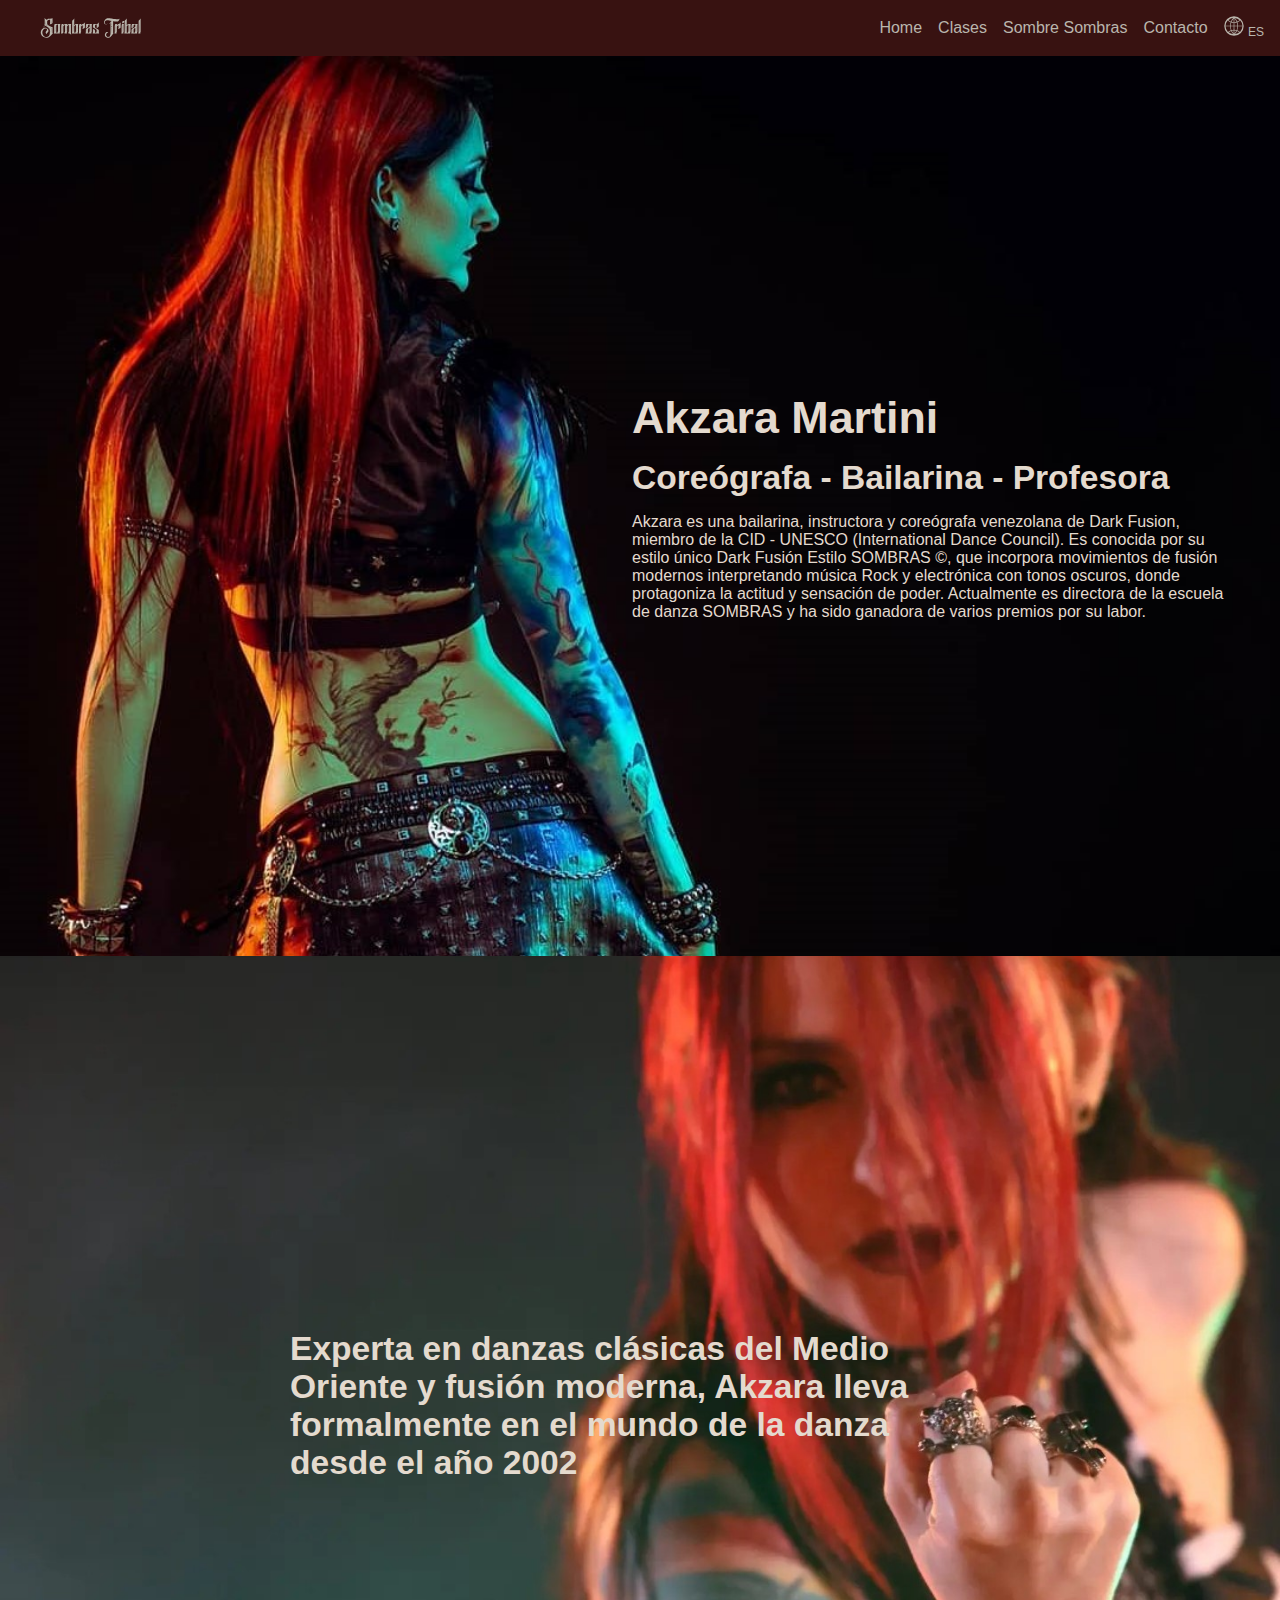
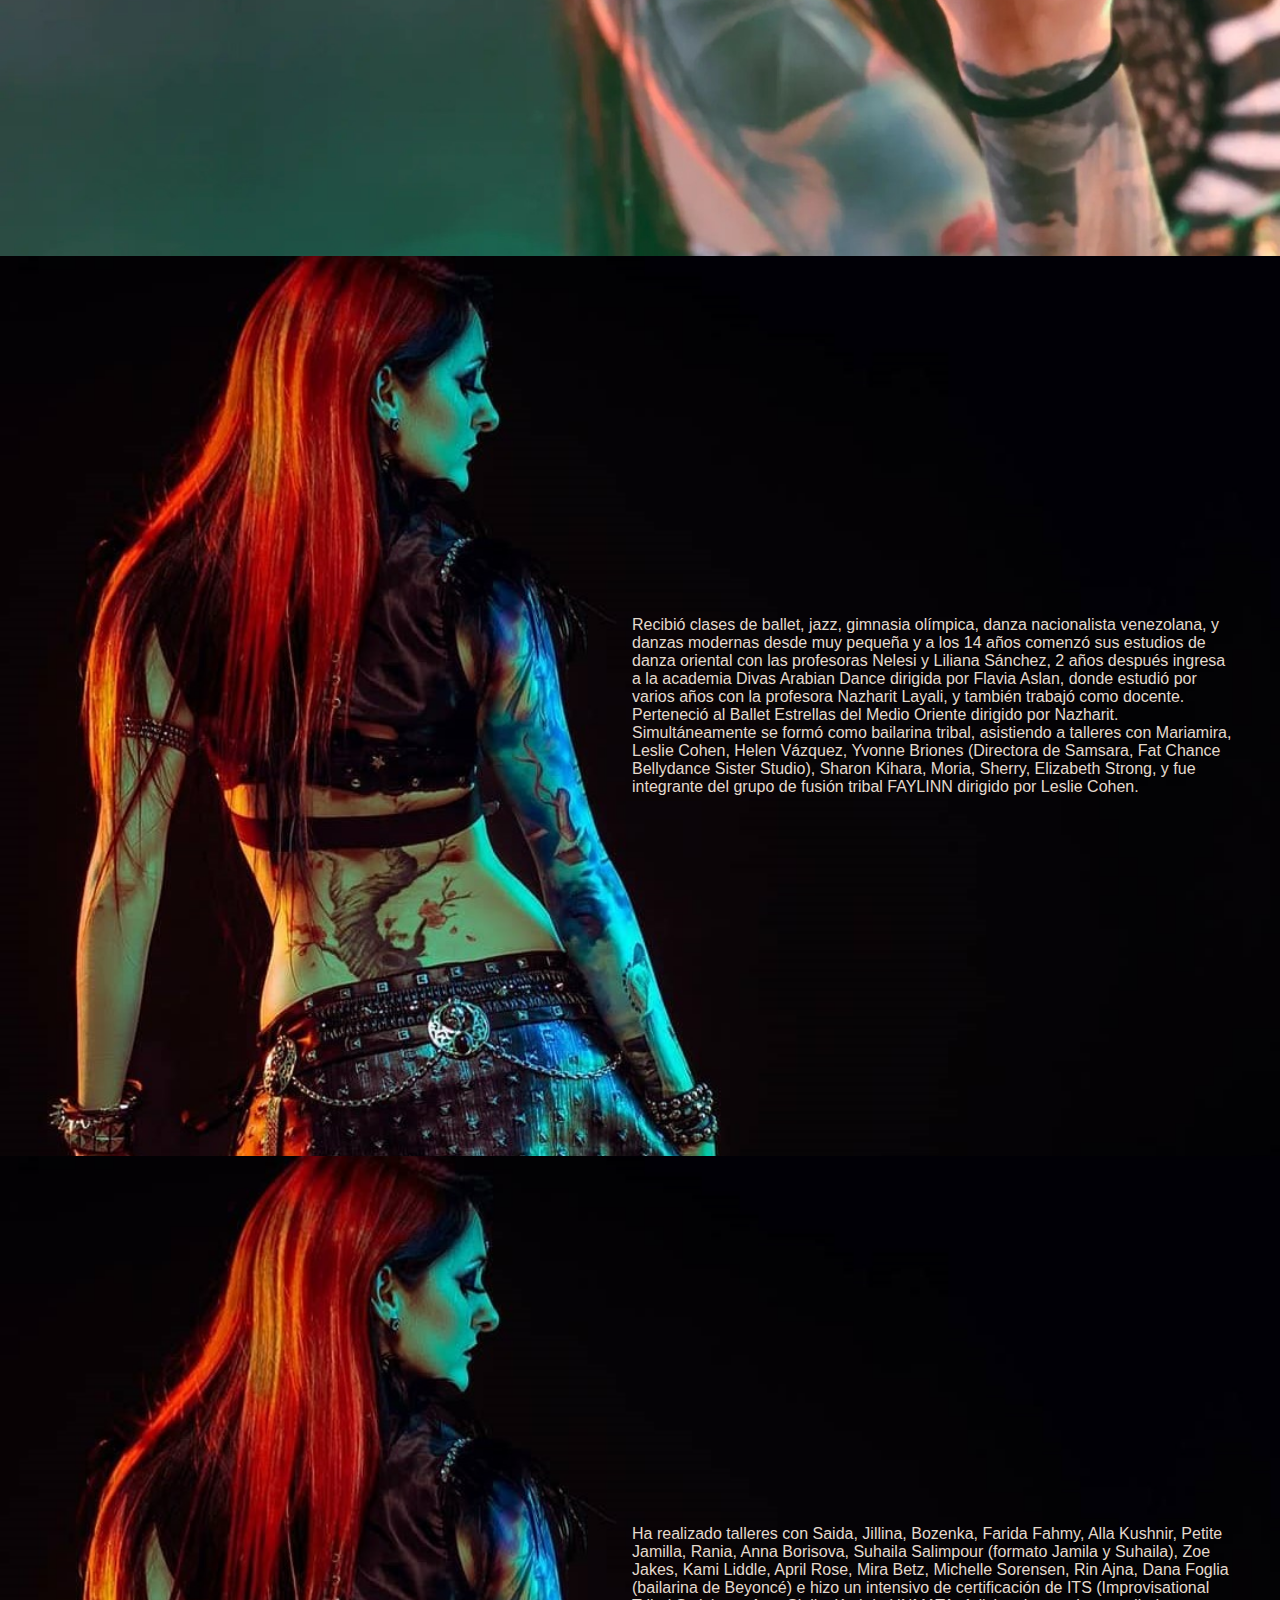
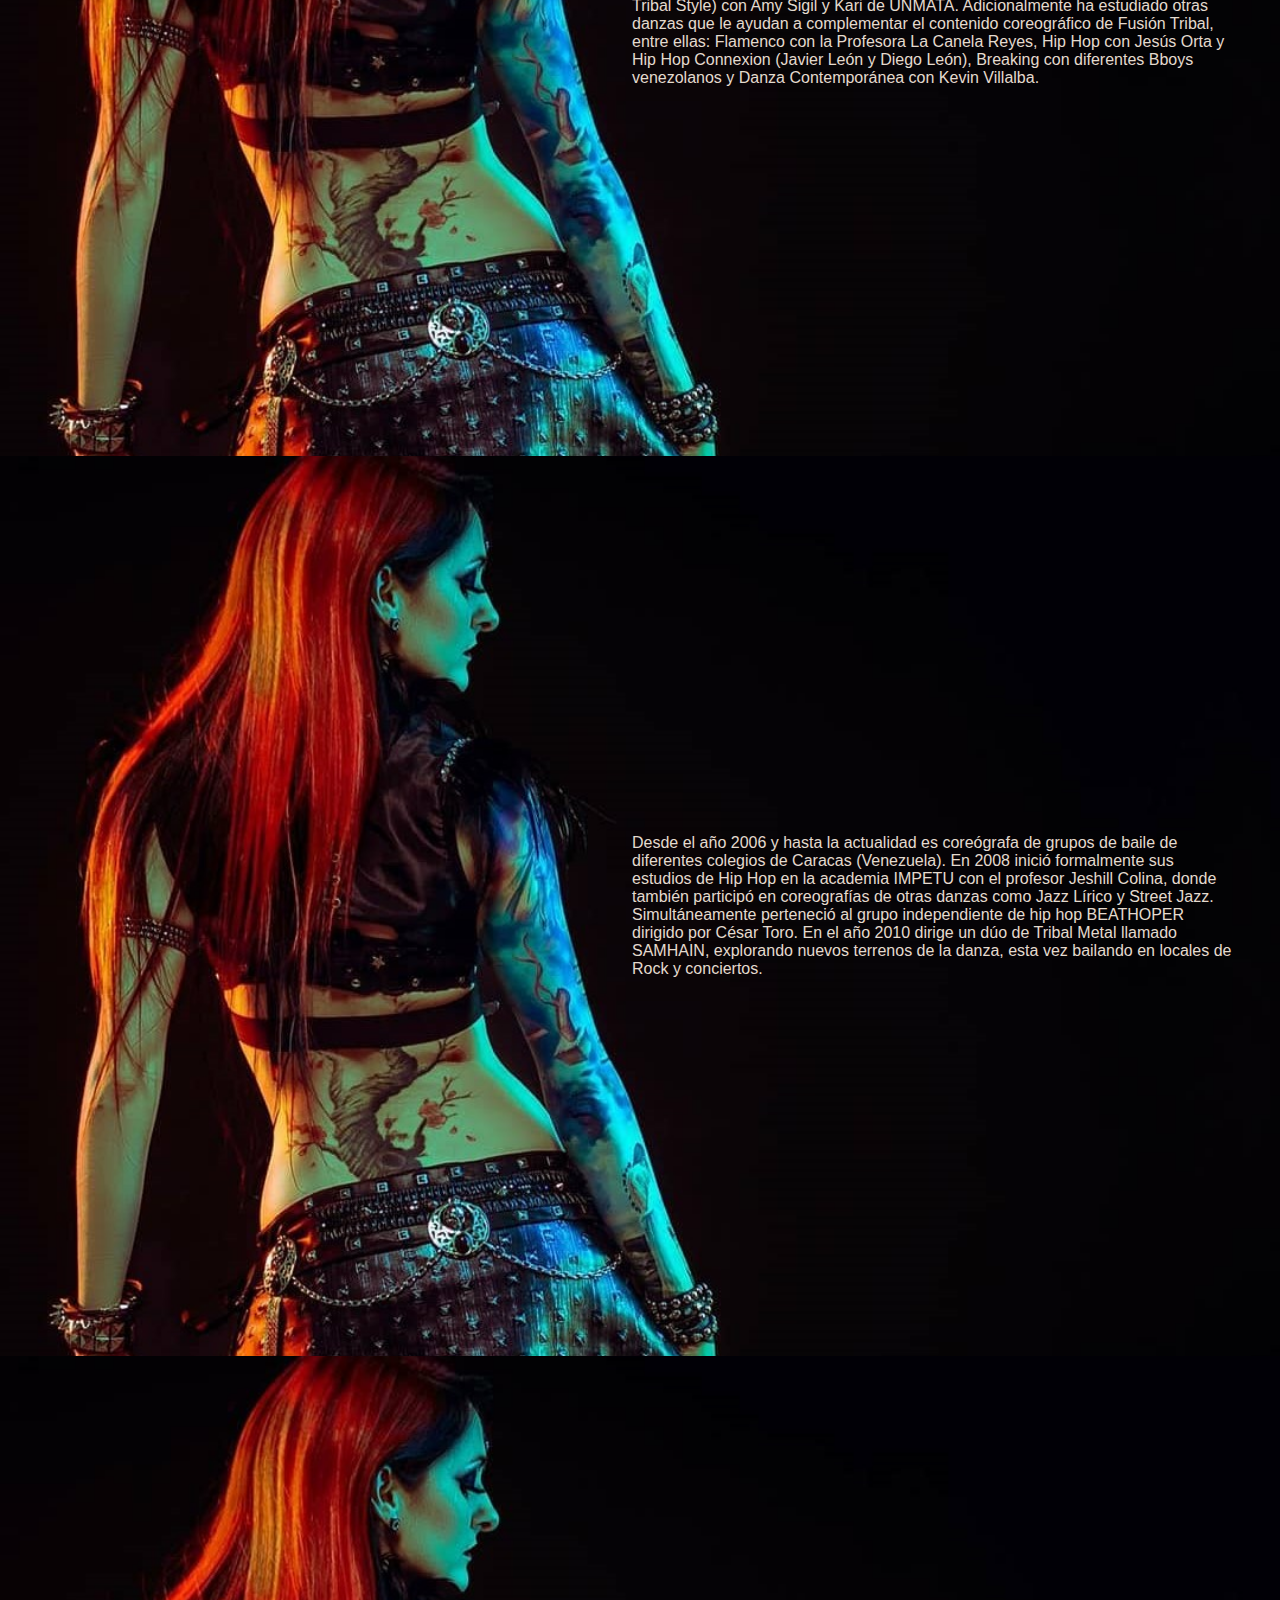
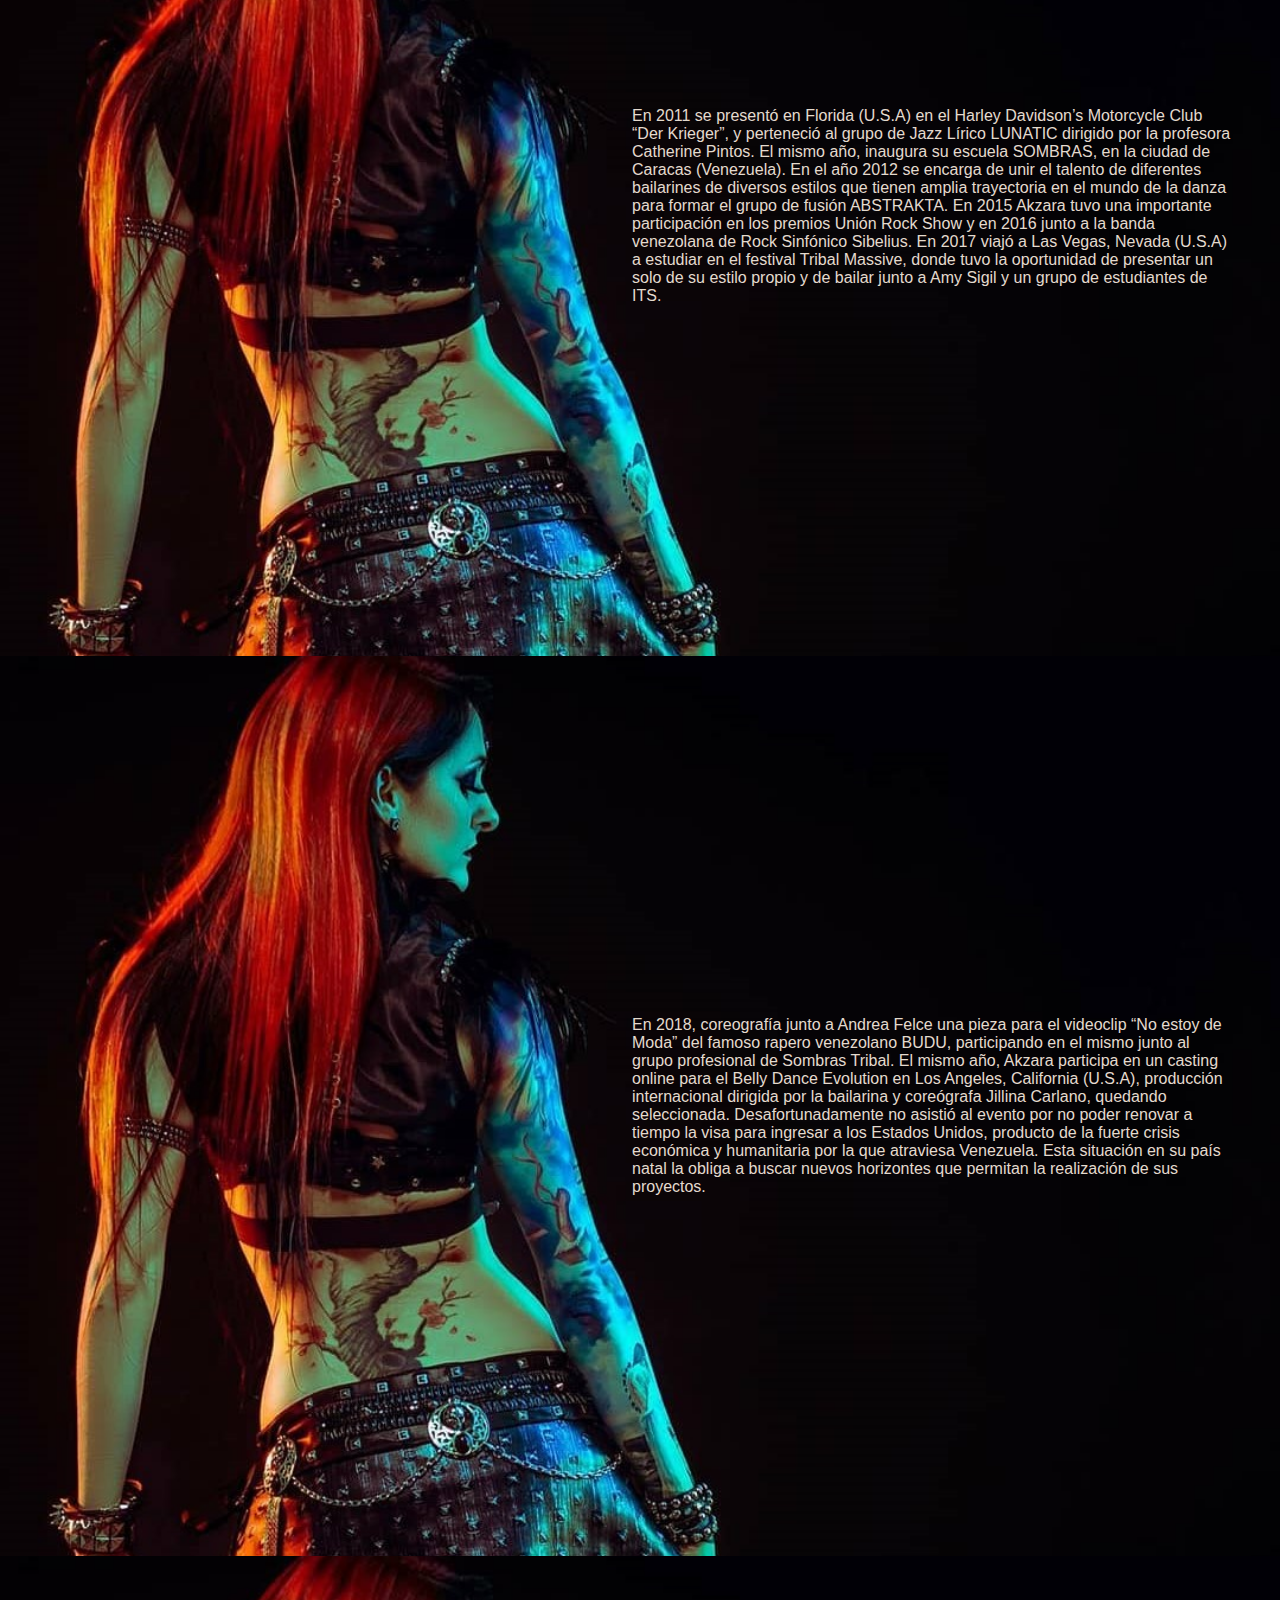
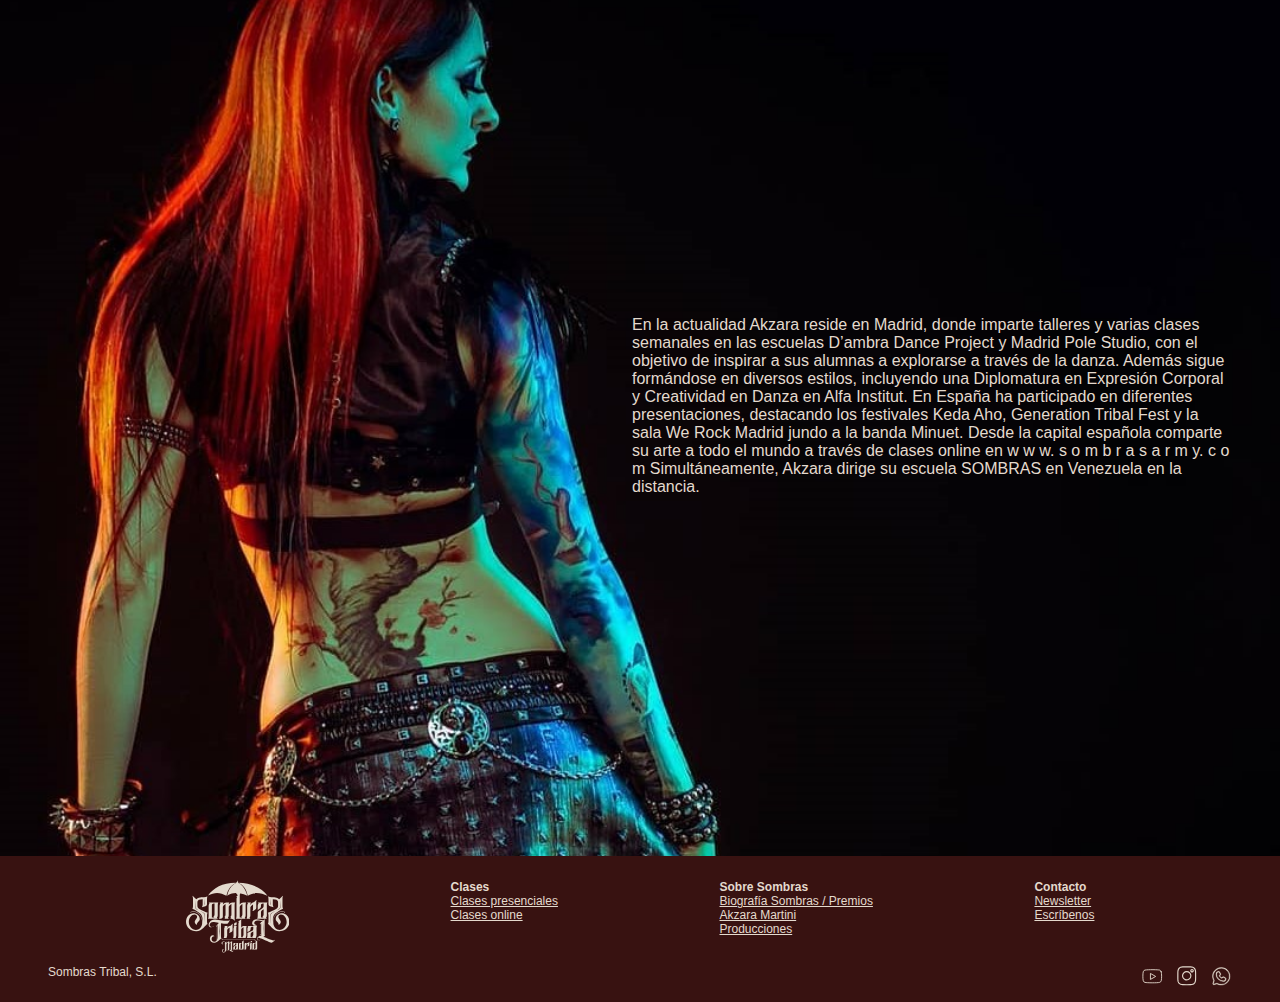
==== about-akzara.html @ 18bb20d3 "Trabajo en la pagina de la seccion about, agrego imagenes, creo las secciones y doy estilos, falta m" ====
<!DOCTYPE html>
<html lang="es">

<head>
    <meta charset="UTF-8">
    <meta name="viewport" content="width=device-width, initial-scale=1.0">
    <title>Akzara Martini</title>
    <link rel="stylesheet" href="css/index.css">
    <script defer href="js/index.js"></script>
</head>

<body>

    <!-- Cabecera de la página-->

    <header class="header">
        <svg width="150px" height="20px" viewBox="0 0 297 59" fill="none" xmlns="http://www.w3.org/2000/svg">
            <path
                d="M35.1047 41.724C35.1047 42.62 35.1474 43.3667 35.2327 43.964C35.3607 44.5613 35.4887 45.0307 35.6167 45.372C35.7874 45.7987 35.9794 46.0973 36.1927 46.268C35.7234 46.268 35.1687 46.5667 34.5287 47.164C33.8887 47.7613 33.142 48.508 32.2887 49.404C31.478 50.3 30.5394 51.26 29.4727 52.284C28.4487 53.308 27.318 54.268 26.0807 55.164C24.8434 56.06 23.478 56.8067 21.9847 57.404C20.534 58.0013 18.9554 58.3 17.2487 58.3C14.902 58.3 12.7047 57.8947 10.6567 57.084C8.6087 56.2733 6.8167 55.1853 5.2807 53.82C3.7447 52.4547 2.5287 50.8333 1.6327 48.956C0.736696 47.1213 0.288696 45.1373 0.288696 43.004C0.288696 41.0413 0.608696 39.2067 1.2487 37.5C1.8887 35.7507 2.76336 34.236 3.8727 32.956C4.98203 31.6333 6.28336 30.6093 7.7767 29.884C9.27003 29.116 10.87 28.732 12.5767 28.732C14.0274 28.732 15.3927 28.988 16.6727 29.5C17.9527 30.012 19.062 30.716 20.0007 31.612C20.982 32.4653 21.75 33.468 22.3047 34.62C22.8594 35.772 23.1367 37.0093 23.1367 38.332C23.1367 38.844 23.0087 39.3347 22.7527 39.804C22.4967 40.2733 22.1767 40.7427 21.7927 41.212C21.4514 41.6387 21.0887 42.0653 20.7047 42.492C20.3207 42.9187 19.9794 43.3027 19.6807 43.644C19.0834 44.3693 18.678 45.0093 18.4647 45.564C18.2514 46.1187 18.1874 46.8867 18.2727 47.868C16.4807 46.716 15.3714 45.6067 14.9447 44.54C14.5607 43.4307 14.646 42.2573 15.2007 41.02C15.4567 40.4227 15.7767 39.868 16.1607 39.356C16.5874 38.8013 16.9927 38.2893 17.3767 37.82C17.7607 37.308 18.0807 36.8173 18.3367 36.348C18.5927 35.836 18.7207 35.3453 18.7207 34.876C18.7207 33.724 18.3154 32.7427 17.5047 31.932C16.694 31.0787 15.7127 30.652 14.5607 30.652C13.238 30.652 11.9794 30.9933 10.7847 31.676C9.6327 32.316 8.63003 33.1907 7.7767 34.3C6.92336 35.4093 6.2407 36.7107 5.7287 38.204C5.2167 39.6973 4.9607 41.2973 4.9607 43.004C4.9607 44.7533 5.25936 46.4173 5.8567 47.996C6.4967 49.5747 7.35003 50.9613 8.4167 52.156C9.48336 53.3507 10.7207 54.2893 12.1287 54.972C13.5794 55.6973 15.1154 56.06 16.7367 56.06H16.8007C18.166 56.06 19.3607 55.8467 20.3847 55.42C21.4514 55.036 22.3687 54.5027 23.1367 53.82C23.9047 53.1373 24.566 52.3267 25.1207 51.388C25.6754 50.4493 26.1234 49.4467 26.4647 48.38C26.8914 46.972 27.1047 45.4147 27.1047 43.708C27.1047 41.1907 26.806 38.9933 26.2087 37.116C25.654 35.196 24.9074 33.5533 23.9687 32.188C23.03 30.8227 21.9634 29.7133 20.7687 28.86C19.574 28.0067 18.3367 27.3453 17.0567 26.876C15.7767 26.4067 14.518 26.1293 13.2807 26.044C12.086 25.916 10.998 25.916 10.0167 26.044C9.80336 26.0867 9.61136 26.2787 9.4407 26.62C9.3127 26.9187 9.1207 27.1533 8.8647 27.324C8.6087 27.5373 8.33136 27.6013 8.0327 27.516C7.7767 27.4307 7.60603 27.2387 7.5207 26.94C7.47803 26.684 7.62736 26.428 7.9687 26.172C8.31003 25.8733 8.9927 25.6387 10.0167 25.468C10.9554 25.34 12.022 25.34 13.2167 25.468C14.454 25.596 15.7127 25.916 16.9927 26.428C18.3154 26.8973 19.5954 27.58 20.8327 28.476C22.07 29.372 23.1794 30.5027 24.1607 31.868C25.142 33.2333 25.9314 34.876 26.5287 36.796C27.126 38.716 27.446 40.956 27.4887 43.516C27.574 42.7053 27.638 41.916 27.6807 41.148C27.7234 40.38 27.7447 39.612 27.7447 38.844C27.7447 36.9667 27.4887 35.2813 26.9767 33.788C26.4647 32.2947 25.5687 30.8867 24.2887 29.564C23.0087 28.1987 21.2807 26.8547 19.1047 25.532C16.9287 24.1667 14.1554 22.6947 10.7847 21.116C10.9554 20.9027 11.126 20.5827 11.2967 20.156C11.4247 19.8147 11.5527 19.3453 11.6807 18.748C11.8087 18.1507 11.8727 17.404 11.8727 16.508V4.924C11.8727 4.028 11.8087 3.28133 11.6807 2.684C11.5527 2.08666 11.4247 1.61733 11.2967 1.276C11.126 0.849331 10.9554 0.529331 10.7847 0.315998C11.2114 0.486665 11.6807 0.763999 12.1927 1.148C12.7047 1.532 13.238 1.95867 13.7927 2.428C14.3474 2.89733 14.9234 3.40933 15.5207 3.964C16.118 4.476 16.7154 4.96666 17.3127 5.436C18.3794 4.45466 19.3607 3.75066 20.2567 3.324C21.1527 2.89733 22.0487 2.59866 22.9447 2.428C23.8407 2.25733 24.7367 2.19333 25.6327 2.236C26.5287 2.236 27.4887 2.21466 28.5127 2.172C29.5794 2.08666 30.7314 1.93733 31.9687 1.724C33.206 1.468 34.614 1.02 36.1927 0.379997C35.9794 0.59333 35.7874 0.91333 35.6167 1.34C35.4887 1.68133 35.3607 2.15066 35.2327 2.748C35.1474 3.30266 35.1047 4.028 35.1047 4.924V13.436C35.1047 14.2893 34.8487 15.0573 34.3367 15.74C33.8247 16.4227 33.1634 16.8707 32.3527 17.084L26.7207 18.812C26.934 18.3427 27.126 17.8733 27.2967 17.404C27.4674 16.9773 27.6167 16.508 27.7447 15.996C27.8727 15.4413 27.9367 14.8867 27.9367 14.332V5.308C26.5287 5.308 25.3127 5.39333 24.2887 5.564C23.3074 5.73467 22.4754 5.99067 21.7927 6.332C21.1527 6.63066 20.6407 7.01466 20.2567 7.484C19.9154 7.91066 19.6594 8.38 19.4887 8.892C19.4034 9.23333 19.318 9.66 19.2327 10.172C19.19 10.6413 19.1687 11.2387 19.1687 11.964V16.508C19.1687 17.66 19.574 18.7053 20.3847 19.644C21.238 20.54 22.4114 21.4147 23.9047 22.268C25.398 23.1213 27.19 23.996 29.2807 24.892C31.3714 25.7453 33.6754 26.7267 36.1927 27.836C35.9794 28.0493 35.7874 28.3693 35.6167 28.796C35.4887 29.1373 35.3607 29.6067 35.2327 30.204C35.1474 30.8013 35.1047 31.548 35.1047 32.444V41.724ZM31.2007 13.756L31.4567 14.972L31.7767 13.756L31.4567 4.412L31.2007 13.756ZM15.2647 18.684C15.2647 19.3667 15.478 19.964 15.9047 20.476C16.3314 20.988 16.886 21.4787 17.5687 21.948C18.294 22.3747 19.126 22.8013 20.0647 23.228C21.046 23.612 22.07 24.06 23.1367 24.572C22.1554 24.0173 21.2167 23.5053 20.3207 23.036C19.4674 22.5667 18.6994 22.1187 18.0167 21.692C17.334 21.2227 16.7794 20.7533 16.3527 20.284C15.9687 19.772 15.7767 19.2173 15.7767 18.62C15.734 17.596 15.7127 16.444 15.7127 15.164C15.7127 13.884 15.6914 12.6893 15.6487 11.58C15.606 10.2573 15.5634 8.93466 15.5207 7.612C15.478 9.44667 15.4354 11.132 15.3927 12.668C15.35 13.9907 15.3074 15.2493 15.2647 16.444C15.2647 17.596 15.2647 18.3427 15.2647 18.684ZM31.4567 44.988C31.4994 42.428 31.542 40.1027 31.5847 38.012C31.5847 37.116 31.5847 36.2413 31.5847 35.388C31.6274 34.5347 31.6487 33.7667 31.6487 33.084C31.6914 32.3587 31.7127 31.7613 31.7127 31.292C31.7127 30.78 31.7127 30.4813 31.7127 30.396C31.7127 30.0547 31.5207 29.6707 31.1367 29.244C30.7527 28.8173 30.1127 28.3053 29.2167 27.708C29.0887 27.58 28.918 27.4733 28.7047 27.388C28.534 27.26 28.2567 27.1107 27.8727 26.94C27.4887 26.7267 26.9767 26.4707 26.3367 26.172C25.6967 25.8307 24.8647 25.4253 23.8407 24.956C24.6087 25.4253 25.2487 25.8093 25.7607 26.108C26.3154 26.364 26.7847 26.62 27.1687 26.876C27.5527 27.0893 27.894 27.2813 28.1927 27.452C28.4914 27.6227 28.7687 27.8147 29.0247 28.028C30.4754 29.1373 31.2007 29.9267 31.2007 30.396L31.4567 44.988ZM58.3742 17.532C58.1609 17.7453 57.9689 18.0867 57.7982 18.556C57.6275 18.94 57.4782 19.452 57.3502 20.092C57.2649 20.6893 57.2222 21.4573 57.2222 22.396V39.932C57.2222 41.4253 56.6889 42.7693 55.6222 43.964L57.2222 45.5H38.7262C38.9395 45.3293 39.1315 45.0093 39.3022 44.54C39.4302 44.1987 39.5582 43.708 39.6862 43.068C39.8142 42.428 39.8782 41.6173 39.8782 40.636V23.164C39.8782 21.7133 40.4115 20.348 41.4782 19.068L39.8782 17.532H58.3742ZM53.8942 29.052L54.1502 30.076L54.4062 29.052L54.1502 20.668L53.8942 29.052ZM42.6942 29.052L42.9502 30.076L43.2062 29.052L42.9502 20.668L42.6942 29.052ZM43.2062 33.98L42.9502 32.956L42.6942 33.98L42.9502 42.364L43.2062 33.98ZM43.4622 31.548L42.9502 30.332L42.4382 31.548L42.9502 32.764L43.4622 31.548ZM49.0302 42.364C50.3955 41.34 51.0782 40.0387 51.0782 38.46V19.388H49.6702C48.6462 19.388 47.7715 19.6867 47.0462 20.284C46.3635 20.8813 46.0222 21.6067 46.0222 22.46V43.644H50.8222L49.0302 42.364ZM54.4062 33.98L54.1502 32.956L53.8942 33.98L54.1502 42.364L54.4062 33.98ZM54.6622 31.548L54.1502 30.332L53.6382 31.548L54.1502 32.764L54.6622 31.548ZM89.2957 45.82C89.2957 46.5453 89.4237 47.292 89.6797 48.06C89.9784 48.828 90.1917 49.3827 90.3197 49.724C90.1917 49.5107 89.8717 49.148 89.3597 48.636C88.8904 48.1667 88.037 47.5907 86.7997 46.908C86.3304 46.652 85.669 46.3533 84.8157 46.012C84.005 45.6707 82.7464 45.5 81.0397 45.5H81.1037C81.317 45.372 81.5304 45.2013 81.7437 44.988C81.9997 44.732 82.277 44.3693 82.5757 43.9L81.1677 42.812C82.533 41.788 83.2157 40.4867 83.2157 38.908V20.22C82.8317 20.4333 82.405 20.668 81.9357 20.924C81.4664 21.18 80.997 21.5 80.5277 21.884C80.0584 22.2253 79.6104 22.652 79.1837 23.164C78.757 23.676 78.3944 24.2947 78.0957 25.02V39.932C78.0957 41.3827 77.5837 42.7267 76.5597 43.964L78.0957 45.5H69.9037L70.4797 45.052C70.693 44.8813 70.8637 44.7107 70.9917 44.54C71.1197 44.3267 71.2477 44.1133 71.3757 43.9L69.9677 42.812C71.333 41.788 72.0157 40.4867 72.0157 38.908V20.22C71.6317 20.4333 71.205 20.668 70.7357 20.924C70.2664 21.18 69.797 21.5 69.3277 21.884C68.8584 22.2253 68.4104 22.652 67.9837 23.164C67.557 23.676 67.1944 24.2947 66.8957 25.02V42.428C66.8957 43.1533 66.6184 43.8147 66.0637 44.412C65.5517 44.9667 64.8904 45.308 64.0797 45.436C64.037 45.4787 63.9944 45.5 63.9517 45.5H59.6637C59.877 45.3293 60.069 45.0093 60.2397 44.54C60.3677 44.1987 60.4957 43.708 60.6237 43.068C60.7517 42.428 60.8157 41.6173 60.8157 40.636V23.164C60.8157 21.7133 61.3277 20.348 62.3517 19.068L60.8157 17.532H68.0477C67.9197 17.7027 67.7704 17.9587 67.5997 18.3C67.4717 18.5987 67.3437 18.9827 67.2157 19.452C67.0877 19.8787 67.0024 20.4333 66.9597 21.116C67.7704 20.0493 68.837 19.1533 70.1597 18.428C71.2264 17.8307 72.3784 17.532 73.6157 17.532H79.2477C79.1197 17.7027 78.9704 17.9587 78.7997 18.3C78.6717 18.5987 78.5437 18.9827 78.4157 19.452C78.2877 19.8787 78.2024 20.4333 78.1597 21.116C78.9704 20.0493 80.037 19.1533 81.3597 18.428C82.4264 17.8307 83.5784 17.532 84.8157 17.532H90.4477C90.2344 17.7453 90.0424 18.0867 89.8717 18.556C89.701 18.94 89.5517 19.452 89.4237 20.092C89.3384 20.6893 89.2957 21.4573 89.2957 22.396V45.82ZM63.6317 29.052L63.8877 30.076L64.0797 29.052L63.8877 20.668L63.6317 29.052ZM64.0797 33.98L63.8877 32.956L63.6317 33.98L63.8877 42.364L64.0797 33.98ZM64.3357 31.548L63.8877 30.332L63.3757 31.548L63.8877 32.764L64.3357 31.548ZM74.8317 29.052L75.0237 30.076L75.2797 29.052L75.0237 20.668L74.8317 29.052ZM75.2797 33.98L75.0237 32.956L74.8317 33.98L75.0237 42.364L75.2797 33.98ZM75.5357 31.548L75.0237 30.332L74.5757 31.548L75.0237 32.764L75.5357 31.548ZM86.0317 29.052L86.2237 30.076L86.4797 29.052L86.2237 20.668L86.0317 29.052ZM86.4797 33.98L86.2237 32.956L86.0317 33.98L86.2237 42.364L86.4797 33.98ZM86.7357 31.548L86.2237 30.332L85.7757 31.548L86.2237 32.764L86.7357 31.548ZM111.31 17.532C111.097 17.7453 110.905 18.0867 110.734 18.556C110.606 18.94 110.478 19.452 110.35 20.092C110.265 20.6893 110.222 21.4573 110.222 22.396V39.932C110.222 41.4253 109.689 42.7693 108.622 43.964L110.222 45.5H91.7262C91.9395 45.3293 92.1315 45.0093 92.3022 44.54C92.4302 44.1987 92.5582 43.708 92.6862 43.068C92.8142 42.428 92.8782 41.6173 92.8782 40.636V11.772C92.8782 11.0893 92.9422 10.4493 93.0702 9.852C93.2409 9.212 93.5822 8.636 94.0942 8.124L91.9822 8.252C92.0675 8.16666 92.4942 7.78266 93.2622 7.1C94.0729 6.37466 94.9475 5.628 95.8862 4.86C96.8675 4.04933 97.7849 3.324 98.6382 2.684C99.4915 2.044 100.004 1.724 100.174 1.724C99.9609 1.93733 99.7689 2.27866 99.5982 2.748C99.4275 3.132 99.2782 3.644 99.1502 4.284C99.0649 4.88133 99.0222 5.64933 99.0222 6.588V21.18C99.7902 20.0707 100.857 19.1533 102.222 18.428C103.289 17.8307 104.441 17.532 105.678 17.532H111.31ZM95.6942 29.052L95.9502 30.076L96.2062 29.052L95.9502 9.596L95.6942 29.052ZM96.2062 33.98L95.9502 32.956L95.6942 33.98L95.9502 42.364L96.2062 33.98ZM96.4622 31.548L95.9502 30.332L95.4382 31.548L95.9502 32.764L96.4622 31.548ZM104.078 20.22C103.694 20.4333 103.268 20.668 102.798 20.924C102.329 21.18 101.86 21.5 101.39 21.884C100.921 22.2253 100.473 22.652 100.046 23.164C99.6622 23.676 99.3209 24.2947 99.0222 25.02V43.644H103.822L102.03 42.364C103.396 41.34 104.078 40.0387 104.078 38.46V20.22ZM106.894 29.052L107.15 30.076L107.406 29.052L107.15 20.668L106.894 29.052ZM107.406 33.98L107.15 32.956L106.894 33.98L107.15 42.364L107.406 33.98ZM107.662 31.548L107.15 30.332L106.638 31.548L107.15 32.764L107.662 31.548ZM127.528 15.932C128.467 15.164 129.32 14.4813 130.088 13.884C130.856 13.2867 131.326 12.988 131.496 12.988C131.368 13.2013 131.219 13.4787 131.048 13.82C130.92 14.1187 130.792 14.524 130.664 15.036C130.579 15.548 130.515 16.1667 130.472 16.892V26.94C130.472 28.4333 129.726 29.5853 128.232 30.396L125.608 31.804C124.798 32.2307 123.859 32.444 122.792 32.444C123.688 31.7613 124.2 30.844 124.328 29.692V21.244L122.984 21.948C122.088 22.4173 121.32 23.0147 120.68 23.74C120.083 24.4227 119.614 25.1693 119.272 25.98V39.932C119.272 41.4253 118.739 42.7693 117.672 43.964L119.272 45.5H116.008H115.432H111.976C112.19 45.3293 112.382 45.0093 112.552 44.54C112.68 44.1987 112.808 43.708 112.936 43.068C113.064 42.428 113.128 41.6173 113.128 40.636V23.164C113.128 21.7133 113.662 20.348 114.728 19.068L113.128 17.532H120.424C120.211 17.788 120.019 18.1293 119.848 18.556C119.678 18.94 119.528 19.4307 119.4 20.028C119.315 20.6253 119.272 21.3933 119.272 22.332C119.955 20.6253 121.192 19.2813 122.984 18.3C123.496 18.0013 123.923 17.8093 124.264 17.724C124.606 17.596 124.926 17.468 125.224 17.34C125.566 17.212 125.907 17.0627 126.248 16.892C126.59 16.6787 127.016 16.3587 127.528 15.932ZM115.944 29.052L116.2 30.076L116.456 29.052L116.2 20.668L115.944 29.052ZM116.456 33.98L116.2 32.956L115.944 33.98L116.2 42.364L116.456 33.98ZM116.712 31.548L116.2 30.332L115.688 31.548L116.2 32.764L116.712 31.548ZM127.528 26.556L127.4 20.668L127.208 26.556H127.528ZM151.812 17.532C151.598 17.7453 151.406 18.0867 151.236 18.556C151.065 18.94 150.916 19.452 150.788 20.092C150.702 20.6893 150.66 21.4573 150.66 22.396V39.932C150.66 41.4253 150.126 42.7693 149.06 43.964L150.66 45.5H132.164C132.377 45.3293 132.569 45.0093 132.74 44.54C132.868 44.1987 132.996 43.708 133.124 43.068C133.252 42.428 133.316 41.6173 133.316 40.636V35.644C133.316 34.7907 133.572 33.98 134.084 33.212C134.596 32.4013 135.278 31.7613 136.132 31.292L141.7 28.22C142.596 27.7507 143.278 27.132 143.748 26.364C144.26 25.5533 144.516 24.7213 144.516 23.868V19.388H143.108C142.084 19.388 141.209 19.6867 140.484 20.284C139.801 20.8813 139.46 21.6067 139.46 22.46V24.316C139.46 25.1693 139.204 26.0013 138.692 26.812C138.18 27.58 137.497 28.1987 136.644 28.668L133.316 30.46V23.164C133.316 21.7133 133.849 20.348 134.916 19.068L133.316 17.532H144.516H146.564H151.812ZM136.58 26.556L136.388 20.668L136.196 26.556H136.58ZM136.58 34.62H136.196L136.388 42.364L136.58 34.62ZM142.468 42.364C143.833 41.34 144.516 40.0387 144.516 38.46V29.308L142.276 30.524C141.38 30.9933 140.676 31.6333 140.164 32.444C139.694 33.2547 139.46 34.108 139.46 35.004V43.644H144.26L142.468 42.364ZM147.332 29.052L147.588 30.076L147.844 29.052L147.588 20.668L147.332 29.052ZM147.844 33.98L147.588 32.956L147.332 33.98L147.588 42.364L147.844 33.98ZM148.1 31.548L147.588 30.332L147.076 31.548L147.588 32.764L148.1 31.548ZM160.397 43.644H165.197L163.405 42.364C164.771 41.34 165.453 40.0387 165.453 38.46V36.988C165.453 36.092 165.197 35.26 164.685 34.492C164.216 33.724 163.533 33.1053 162.637 32.636L157.069 29.564C156.216 29.0947 155.533 28.476 155.021 27.708C154.509 26.8973 154.253 26.044 154.253 25.148V23.036C154.296 21.5853 154.829 20.2627 155.853 19.068L154.253 17.532H166.797C167.352 17.0627 167.949 16.572 168.589 16.06C169.229 15.5053 169.827 15.0147 170.381 14.588C170.936 14.1187 171.405 13.7347 171.789 13.436C172.216 13.1373 172.493 12.988 172.621 12.988C172.451 13.2013 172.28 13.5427 172.109 14.012C171.981 14.396 171.853 14.908 171.725 15.548C171.64 16.1453 171.597 16.9133 171.597 17.852V23.42C171.597 24.316 171.341 25.1693 170.829 25.98C170.317 26.748 169.635 27.3667 168.781 27.836L165.453 29.628V20.604C165.453 20.4333 165.453 20.2413 165.453 20.028C165.496 19.8147 165.56 19.6013 165.645 19.388H164.109C163.085 19.388 162.211 19.6867 161.485 20.284C160.76 20.8387 160.397 21.564 160.397 22.46V25.852C160.397 26.748 160.632 27.6013 161.101 28.412C161.613 29.18 162.317 29.7987 163.213 30.268L169.805 33.916C170.36 34.2147 170.787 34.6413 171.085 35.196C171.427 35.708 171.597 36.2627 171.597 36.86V40.636C171.597 41.6173 171.64 42.428 171.725 43.068C171.853 43.708 171.981 44.1987 172.109 44.54C172.28 45.0093 172.472 45.3293 172.685 45.5H153.101C153.315 45.3293 153.507 45.0093 153.677 44.54C153.805 44.1987 153.933 43.708 154.061 43.068C154.189 42.428 154.253 41.6173 154.253 40.636V32.124L158.157 34.172C159.651 34.9827 160.397 36.1347 160.397 37.628V43.644ZM157.517 36.54H157.133L157.325 42.364L157.517 36.54ZM168.333 26.556H168.653L168.525 20.668L168.333 26.556ZM157.517 26.556L157.325 20.668L157.133 26.556H157.517ZM168.333 36.54L168.525 42.364L168.653 36.54H168.333ZM232.741 1.66C232.869 2.3 232.762 3.068 232.421 3.964C232.079 4.81733 231.631 5.67067 231.077 6.524C230.565 7.37733 230.01 8.16666 229.413 8.892C228.815 9.61733 228.346 10.1293 228.005 10.428C227.45 10.5987 226.682 10.684 225.701 10.684C224.762 10.684 223.653 10.6413 222.373 10.556C221.135 10.428 219.791 10.2787 218.341 10.108C216.89 9.89466 215.418 9.66 213.925 9.404C213.797 10.1293 213.733 10.9187 213.733 11.772V41.724C213.733 42.62 213.775 43.3667 213.861 43.964C213.989 44.5613 214.117 45.0307 214.245 45.372C214.415 45.7987 214.607 46.0973 214.821 46.268C214.394 46.268 213.903 46.5667 213.349 47.164C212.794 47.7613 212.175 48.4867 211.493 49.34C210.81 50.236 210.042 51.196 209.189 52.22C208.335 53.244 207.397 54.204 206.373 55.1C205.349 55.996 204.218 56.7427 202.981 57.34C201.786 57.98 200.463 58.3 199.013 58.3C197.69 58.3 196.453 58.0867 195.301 57.66C194.149 57.2333 193.125 56.636 192.229 55.868C191.375 55.1 190.693 54.204 190.181 53.18C189.711 52.156 189.477 51.068 189.477 49.916C189.477 48.764 189.647 47.676 189.989 46.652C190.33 45.6707 190.778 44.796 191.333 44.028C191.93 43.26 192.613 42.6627 193.381 42.236C194.149 41.8093 194.981 41.596 195.877 41.596C196.559 41.596 197.242 41.8093 197.925 42.236C198.65 42.6627 199.205 43.196 199.589 43.836C199.162 43.7507 198.821 43.708 198.565 43.708C197.797 43.708 197.093 43.8787 196.453 44.22C195.813 44.5187 195.237 44.9453 194.725 45.5C194.255 46.0547 193.871 46.6947 193.573 47.42C193.317 48.188 193.189 48.9773 193.189 49.788C193.189 50.5987 193.338 51.3667 193.637 52.092C193.935 52.8173 194.341 53.4573 194.853 54.012C195.365 54.5667 195.962 55.0147 196.645 55.356C197.327 55.74 198.053 55.9747 198.821 56.06H199.397C200.293 56.0173 201.082 55.8467 201.765 55.548C202.447 55.2493 203.045 54.844 203.557 54.332C203.77 54.1187 204.026 53.6067 204.325 52.796C204.623 51.9853 204.773 50.6413 204.773 48.764V18.044C204.773 17.3187 204.623 16.8067 204.325 16.508C204.026 16.1667 203.706 15.996 203.365 15.996C202.853 15.996 202.597 15.7187 202.597 15.164C202.597 14.652 202.853 14.396 203.365 14.396C203.834 14.396 204.239 14.6093 204.581 15.036C204.965 15.42 205.157 15.996 205.157 16.764V51.9C205.541 51.0467 205.818 50.1293 205.989 49.148C206.159 48.2093 206.266 47.292 206.309 46.396C206.394 45.5 206.437 44.668 206.437 43.9C206.437 43.0893 206.437 42.428 206.437 41.916V41.724V17.66C206.437 16.9347 206.373 16.316 206.245 15.804C206.117 15.292 205.989 14.8867 205.861 14.588C205.69 14.2467 205.519 13.9907 205.349 13.82C205.349 13.0947 205.733 12.284 206.501 11.388C207.311 10.4493 208.271 9.55333 209.381 8.7C207.973 8.444 206.607 8.20933 205.285 7.996C204.005 7.78267 202.81 7.59067 201.701 7.42C200.634 7.20667 199.674 7.05733 198.821 6.972C198.01 6.844 197.391 6.78 196.965 6.78C195.557 6.78 194.341 6.972 193.317 7.356C192.293 7.74 191.461 8.252 190.821 8.892C190.181 9.48933 189.711 10.1933 189.413 11.004C189.114 11.8147 188.965 12.6467 188.965 13.5C188.965 14.3107 189.221 15.1213 189.733 15.932C190.287 16.7 191.013 17.2547 191.909 17.596C192.805 17.9373 193.807 17.98 194.917 17.724C196.069 17.4253 197.221 16.6147 198.373 15.292C198.117 15.932 197.498 16.636 196.517 17.404C195.535 18.172 194.149 18.556 192.357 18.556C191.631 18.556 190.927 18.4067 190.245 18.108C189.562 17.8093 188.965 17.4253 188.453 16.956C187.941 16.444 187.535 15.868 187.237 15.228C186.938 14.588 186.789 13.9053 186.789 13.18C186.789 12.284 187.002 11.132 187.429 9.724C187.855 8.316 188.581 6.95067 189.605 5.628C190.629 4.30533 191.951 3.17466 193.573 2.236C195.237 1.25466 197.285 0.763996 199.717 0.763996C200.357 0.763996 201.317 0.84933 202.597 1.02C203.919 1.19066 205.391 1.404 207.013 1.66C208.677 1.87333 210.426 2.12933 212.261 2.428C214.138 2.684 215.951 2.94 217.701 3.196C219.45 3.40933 221.071 3.60133 222.565 3.772C224.058 3.94267 225.295 4.028 226.277 4.028C227.727 4.028 228.837 3.94267 229.605 3.772C230.415 3.60133 231.013 3.388 231.397 3.132C231.823 2.876 232.101 2.62 232.229 2.364C232.399 2.06533 232.57 1.83066 232.741 1.66ZM209.637 20.988L209.893 22.204L210.213 20.988L209.893 12.412L209.637 20.988ZM210.213 28.924L209.893 27.708L209.637 28.924L209.893 45.948L210.213 28.924ZM210.853 24.956L209.893 22.652L208.933 24.956L209.893 27.26L210.853 24.956ZM232.966 15.932C233.904 15.164 234.758 14.4813 235.526 13.884C236.294 13.2867 236.763 12.988 236.934 12.988C236.806 13.2013 236.656 13.4787 236.486 13.82C236.358 14.1187 236.23 14.524 236.102 15.036C236.016 15.548 235.952 16.1667 235.91 16.892V26.94C235.91 28.4333 235.163 29.5853 233.67 30.396L231.046 31.804C230.235 32.2307 229.296 32.444 228.23 32.444C229.126 31.7613 229.638 30.844 229.766 29.692V21.244L228.422 21.948C227.526 22.4173 226.758 23.0147 226.118 23.74C225.52 24.4227 225.051 25.1693 224.71 25.98V39.932C224.71 41.4253 224.176 42.7693 223.11 43.964L224.71 45.5H221.446H220.87H217.414C217.627 45.3293 217.819 45.0093 217.99 44.54C218.118 44.1987 218.246 43.708 218.374 43.068C218.502 42.428 218.566 41.6173 218.566 40.636V23.164C218.566 21.7133 219.099 20.348 220.166 19.068L218.566 17.532H225.862C225.648 17.788 225.456 18.1293 225.286 18.556C225.115 18.94 224.966 19.4307 224.838 20.028C224.752 20.6253 224.71 21.3933 224.71 22.332C225.392 20.6253 226.63 19.2813 228.422 18.3C228.934 18.0013 229.36 17.8093 229.702 17.724C230.043 17.596 230.363 17.468 230.662 17.34C231.003 17.212 231.344 17.0627 231.686 16.892C232.027 16.6787 232.454 16.3587 232.966 15.932ZM221.382 29.052L221.638 30.076L221.894 29.052L221.638 20.668L221.382 29.052ZM221.894 33.98L221.638 32.956L221.382 33.98L221.638 42.364L221.894 33.98ZM222.15 31.548L221.638 30.332L221.126 31.548L221.638 32.764L222.15 31.548ZM232.966 26.556L232.838 20.668L232.646 26.556H232.966ZM238.753 17.532H245.985C245.772 17.7453 245.58 18.0867 245.409 18.556C245.239 18.94 245.089 19.452 244.961 20.092C244.876 20.6893 244.833 21.4573 244.833 22.396V39.932C244.833 41.468 244.321 42.812 243.297 43.964L244.833 45.5H237.601C237.815 45.3293 238.007 45.0093 238.177 44.54C238.305 44.1987 238.433 43.708 238.561 43.068C238.689 42.428 238.753 41.6173 238.753 40.636V23.164C238.753 21.7133 239.265 20.348 240.289 19.068L238.753 17.532ZM242.017 33.98L241.825 32.956L241.569 33.98L241.825 42.364L242.017 33.98ZM241.569 29.052L241.825 30.076L242.017 29.052L241.825 20.668L241.569 29.052ZM241.313 31.548L241.825 32.764L242.273 31.548L241.825 30.332L241.313 31.548ZM247.265 8.7C247.052 8.91333 246.86 9.148 246.689 9.404C246.519 9.66 246.369 9.98 246.241 10.364C246.156 10.7053 246.113 11.1533 246.113 11.708C246.113 12.6893 245.751 13.5427 245.025 14.268C244.343 14.9507 243.511 15.292 242.529 15.292H239.457C239.671 15.1213 239.863 14.908 240.033 14.652C240.161 14.4387 240.289 14.14 240.417 13.756C240.545 13.372 240.609 12.9027 240.609 12.348C240.609 11.324 240.951 10.4707 241.633 9.788C242.359 9.06266 243.212 8.7 244.193 8.7H247.265ZM266.185 17.532C265.972 17.7453 265.78 18.0867 265.609 18.556C265.481 18.94 265.353 19.452 265.225 20.092C265.14 20.6893 265.097 21.4573 265.097 22.396V39.932C265.097 41.4253 264.564 42.7693 263.497 43.964L265.097 45.5H246.601C246.815 45.3293 247.007 45.0093 247.177 44.54C247.305 44.1987 247.433 43.708 247.561 43.068C247.689 42.428 247.753 41.6173 247.753 40.636V11.772C247.753 11.0893 247.817 10.4493 247.945 9.852C248.116 9.212 248.457 8.636 248.969 8.124L246.857 8.252C246.943 8.16666 247.369 7.78266 248.137 7.1C248.948 6.37466 249.823 5.628 250.761 4.86C251.743 4.04933 252.66 3.324 253.513 2.684C254.367 2.044 254.879 1.724 255.049 1.724C254.836 1.93733 254.644 2.27866 254.473 2.748C254.303 3.132 254.153 3.644 254.025 4.284C253.94 4.88133 253.897 5.64933 253.897 6.588V21.18C254.665 20.0707 255.732 19.1533 257.097 18.428C258.164 17.8307 259.316 17.532 260.553 17.532H266.185ZM250.569 29.052L250.825 30.076L251.081 29.052L250.825 9.596L250.569 29.052ZM251.081 33.98L250.825 32.956L250.569 33.98L250.825 42.364L251.081 33.98ZM251.337 31.548L250.825 30.332L250.313 31.548L250.825 32.764L251.337 31.548ZM258.953 20.22C258.569 20.4333 258.143 20.668 257.673 20.924C257.204 21.18 256.735 21.5 256.265 21.884C255.796 22.2253 255.348 22.652 254.921 23.164C254.537 23.676 254.196 24.2947 253.897 25.02V43.644H258.697L256.905 42.364C258.271 41.34 258.953 40.0387 258.953 38.46V20.22ZM261.769 29.052L262.025 30.076L262.281 29.052L262.025 20.668L261.769 29.052ZM262.281 33.98L262.025 32.956L261.769 33.98L262.025 42.364L262.281 33.98ZM262.537 31.548L262.025 30.332L261.513 31.548L262.025 32.764L262.537 31.548ZM286.499 17.532C286.286 17.7453 286.094 18.0867 285.923 18.556C285.753 18.94 285.603 19.452 285.475 20.092C285.39 20.6893 285.347 21.4573 285.347 22.396V39.932C285.347 41.4253 284.814 42.7693 283.747 43.964L285.347 45.5H266.851C267.065 45.3293 267.257 45.0093 267.427 44.54C267.555 44.1987 267.683 43.708 267.811 43.068C267.939 42.428 268.003 41.6173 268.003 40.636V35.644C268.003 34.7907 268.259 33.98 268.771 33.212C269.283 32.4013 269.966 31.7613 270.819 31.292L276.387 28.22C277.283 27.7507 277.966 27.132 278.435 26.364C278.947 25.5533 279.203 24.7213 279.203 23.868V19.388H277.795C276.771 19.388 275.897 19.6867 275.171 20.284C274.489 20.8813 274.147 21.6067 274.147 22.46V24.316C274.147 25.1693 273.891 26.0013 273.379 26.812C272.867 27.58 272.185 28.1987 271.331 28.668L268.003 30.46V23.164C268.003 21.7133 268.537 20.348 269.603 19.068L268.003 17.532H279.203H281.251H286.499ZM271.267 26.556L271.075 20.668L270.883 26.556H271.267ZM271.267 34.62H270.883L271.075 42.364L271.267 34.62ZM277.155 42.364C278.521 41.34 279.203 40.0387 279.203 38.46V29.308L276.963 30.524C276.067 30.9933 275.363 31.6333 274.851 32.444C274.382 33.2547 274.147 34.108 274.147 35.004V43.644H278.947L277.155 42.364ZM282.019 29.052L282.275 30.076L282.531 29.052L282.275 20.668L282.019 29.052ZM282.531 33.98L282.275 32.956L282.019 33.98L282.275 42.364L282.531 33.98ZM282.787 31.548L282.275 30.332L281.763 31.548L282.275 32.764L282.787 31.548ZM287.981 8.252C288.066 8.16666 288.514 7.78266 289.325 7.1C290.135 6.37466 291.01 5.628 291.949 4.86C292.93 4.04933 293.826 3.324 294.637 2.684C295.49 2.044 296.002 1.724 296.173 1.724C295.959 1.93733 295.767 2.27866 295.597 2.748C295.426 3.132 295.277 3.644 295.149 4.284C295.063 4.88133 295.021 5.64933 295.021 6.588V39.932C295.021 41.3827 294.509 42.7267 293.485 43.964L295.021 45.5H287.789C288.002 45.3293 288.194 45.0093 288.365 44.54C288.493 44.1987 288.621 43.708 288.749 43.068C288.877 42.428 288.941 41.6173 288.941 40.636V11.772C288.941 11.0893 289.005 10.4493 289.133 9.852C289.303 9.212 289.623 8.636 290.093 8.124L287.981 8.252ZM291.693 29.052L291.949 30.076L292.205 29.052L291.949 9.596L291.693 29.052ZM292.205 33.98L291.949 32.956L291.693 33.98L291.949 42.364L292.205 33.98ZM292.461 31.548L291.949 30.332L291.437 31.548L291.949 32.764L292.461 31.548Z"
                fill="#bab6ad" />
        </svg>
        <nav class="header__menu">
            <ul class="header__menu-links">
                <li><a href="index.html">Home</a></li>
                <li><a href="clases.html">Clases</a></li>
                <li><a href="about-sombras.html">Sombre Sombras</a></li>
                <li><a href="contacto.html">Contacto</a></li>
                <li><a href=""><svg width="20px" height="20px" viewBox="0 0 32 32" xmlns="http://www.w3.org/2000/svg"
                            xmlns:xlink="http://www.w3.org/1999/xlink">
                            <defs>
                                <clipPath id="clip-world">
                                    <rect width="32" height="32" />
                                </clipPath>
                            </defs>
                            <g id="world" clip-path="url(#clip-world)">
                                <g id="Group_1702" data-name="Group 1702" transform="translate(-312 -468)">
                                    <g id="Group_1701" data-name="Group 1701">
                                        <g id="Group_1700" data-name="Group 1700">
                                            <g id="Group_1699" data-name="Group 1699">
                                                <g id="Group_1698" data-name="Group 1698">
                                                    <g id="Group_1697" data-name="Group 1697">
                                                        <g id="Group_1696" data-name="Group 1696">
                                                            <g id="Group_1695" data-name="Group 1695">
                                                                <g id="Group_1694" data-name="Group 1694">
                                                                    <g id="Group_1693" data-name="Group 1693">
                                                                        <g id="Group_1692" data-name="Group 1692">
                                                                            <g id="Group_1691" data-name="Group 1691">
                                                                                <g id="Group_1690"
                                                                                    data-name="Group 1690">
                                                                                    <path id="Path_3712"
                                                                                        data-name="Path 3712"
                                                                                        d="M328,468.438A15.562,15.562,0,1,0,343.562,484,15.58,15.58,0,0,0,328,468.438Zm-1.112,2.554a19.046,19.046,0,0,0-3.859,6.044,14.42,14.42,0,0,1-4.13-2.363A12.909,12.909,0,0,1,326.888,470.992Zm-9.072,4.072.019.017a15.451,15.451,0,0,0,4.839,2.892,18.812,18.812,0,0,0-.982,5.527h-7.229A13.489,13.489,0,0,1,317.816,475.064Zm.516,18.44a13.509,13.509,0,0,1-3.869-9h7.229a18.839,18.839,0,0,0,1.316,6.409,15.381,15.381,0,0,0-4.607,2.54Zm1.161.367a14.329,14.329,0,0,1,3.9-2.035,19.035,19.035,0,0,0,3.5,5.176A13.008,13.008,0,0,1,319.493,493.871ZM327.5,496.2a18.039,18.039,0,0,1-3.133-4.652,14.344,14.344,0,0,1,3.133-.449Zm0-6.1a15.3,15.3,0,0,0-3.54.52,17.848,17.848,0,0,1-1.269-6.119H327.5Zm0-6.6h-4.809a17.821,17.821,0,0,1,.937-5.214,15.289,15.289,0,0,0,3.872.626Zm0-5.587a14.294,14.294,0,0,1-3.527-.569A18.058,18.058,0,0,1,327.5,471.8Zm9.6-3.24a14.417,14.417,0,0,1-3.964,2.295,18.98,18.98,0,0,0-3.791-5.957A12.913,12.913,0,0,1,337.1,474.673Zm-8.6-3.107a18.034,18.034,0,0,1,3.7,5.724,14.234,14.234,0,0,1-3.7.623Zm0,7.346a15.272,15.272,0,0,0,4.038-.68,18.034,18.034,0,0,1,.929,5.268H328.5Zm0,5.588h4.967a17.974,17.974,0,0,1-1.255,6.171,15.336,15.336,0,0,0-3.712-.572Zm0,6.6a14.277,14.277,0,0,1,3.3.5,18.063,18.063,0,0,1-3.3,4.838Zm.852,5.886a19.066,19.066,0,0,0,3.422-5.086,14.327,14.327,0,0,1,3.733,1.973A13,13,0,0,1,329.352,496.984Zm8.316-3.48-.069-.055a15.4,15.4,0,0,0-4.438-2.482,18.961,18.961,0,0,0,1.3-6.467h7.071A13.509,13.509,0,0,1,337.668,493.5Zm-3.2-10a19.062,19.062,0,0,0-.976-5.588,15.442,15.442,0,0,0,4.675-2.831l.019-.017a13.489,13.489,0,0,1,3.353,8.436Zm7.091.406c0,.032.005.062.005.094s-.005.063-.005.094Z"
                                                                                        fill="#bab6ad" />
                                                                                </g>
                                                                            </g>
                                                                        </g>
                                                                    </g>
                                                                </g>
                                                            </g>
                                                        </g>
                                                    </g>
                                                </g>
                                            </g>
                                        </g>
                                    </g>
                                </g>
                            </g>
                        </svg> <span class="idioma">ES</span></a></li>
            </ul>
        </nav>
    </header>

    <!-- Akzara Martini -->

    <section class="about-sombras__page">
        <div class="about-sombras__container--uno">
            <div class="content--right">
                <h2>Akzara Martini</h2>
                <h3>Coreógrafa - Bailarina - Profesora</h3>
                <p>Akzara es una bailarina, instructora y coreógrafa venezolana de Dark Fusion, miembro de la CID - UNESCO (International Dance Council). Es conocida por su estilo único Dark Fusión Estilo SOMBRAS ©, que incorpora movimientos de fusión modernos interpretando música Rock y electrónica con tonos oscuros, donde protagoniza la actitud y sensación de poder. Actualmente es directora de la escuela de danza SOMBRAS y ha sido ganadora de varios premios por su labor.</p>
            </div>
        </div>

        <div class="about-sombras__container--dos">
            <div class="content--center">
                <h3>Experta en danzas clásicas del Medio Oriente y
                    fusión moderna, Akzara lleva formalmente
                    en el mundo de la danza desde el año 2002</h3>
            </div>
        </div>

        <div class="about-sombras__container--uno">
            <div class="content--right">
                <p>Recibió clases de ballet, jazz, gimnasia olímpica,
                    danza nacionalista venezolana, y danzas
                    modernas desde muy pequeña y a los 14 años
                    comenzó sus estudios de danza oriental con
                    las profesoras Nelesi y Liliana Sánchez, 2 años
                    después ingresa a la academia Divas Arabian
                    Dance dirigida por Flavia Aslan, donde estudió
                    por varios años con la profesora Nazharit Layali,
                    y también trabajó como docente.
                    Perteneció al Ballet Estrellas del Medio
                    Oriente dirigido por Nazharit. Simultáneamente
                    se formó como bailarina tribal, asistiendo a
                    talleres con Mariamira, Leslie Cohen, Helen
                    Vázquez, Yvonne Briones (Directora de Samsara,
                    Fat Chance Bellydance Sister Studio), Sharon
                    Kihara, Moria, Sherry, Elizabeth Strong, y fue
                    integrante del grupo de fusión tribal FAYLINN
                    dirigido por Leslie Cohen.</p>
            </div>
        </div>

        <div class="about-sombras__container--uno">
            <div class="content--right">
                <p>Ha realizado talleres con Saida, Jillina, Bozenka,
                    Farida Fahmy, Alla Kushnir, Petite Jamilla, Rania,
                    Anna Borisova, Suhaila Salimpour (formato Jamila
                    y Suhaila), Zoe Jakes, Kami Liddle, April Rose,
                    Mira Betz, Michelle Sorensen, Rin Ajna, Dana
                    Foglia (bailarina de Beyoncé) e hizo un intensivo
                    de certificación de ITS (Improvisational Tribal
                    Style) con Amy Sigil y Kari de UNMATA.
                    Adicionalmente ha estudiado otras danzas
                    que le ayudan a complementar el contenido
                    coreográfico de Fusión Tribal, entre ellas:
                    Flamenco con la Profesora La Canela Reyes, Hip
                    Hop con Jesús Orta y Hip Hop Connexion (Javier
                    León y Diego León), Breaking con diferentes
                    Bboys venezolanos y Danza Contemporánea
                    con Kevin Villalba.</p>
            </div>
        </div>
        
        <div class="about-sombras__container--uno">
            <div class="content--right">
                <p>Desde el año 2006 y hasta la actualidad es
                    coreógrafa de grupos de baile de diferentes
                    colegios de Caracas (Venezuela).
                    En 2008 inició formalmente sus estudios de Hip
                    Hop en la academia IMPETU con el profesor
                    Jeshill Colina, donde también participó en
                    coreografías de otras danzas como Jazz Lírico
                    y Street Jazz. Simultáneamente perteneció al
                    grupo independiente de hip hop BEATHOPER
                    dirigido por César Toro.
                    En el año 2010 dirige un dúo de Tribal Metal
                    llamado SAMHAIN, explorando nuevos
                    terrenos de la danza, esta vez bailando en
                    locales de Rock y conciertos.</p>
            </div>
        </div>

        <div class="about-sombras__container--uno">
            <div class="content--right">
                <p>En 2011 se presentó en Florida (U.S.A) en el
                    Harley Davidson’s Motorcycle Club “Der
                    Krieger”, y perteneció al grupo de Jazz Lírico
                    LUNATIC dirigido por la profesora Catherine
                    Pintos. El mismo año, inaugura su escuela
                    SOMBRAS, en la ciudad de Caracas (Venezuela).
                    En el año 2012 se encarga de unir el talento
                    de diferentes bailarines de diversos estilos
                    que tienen amplia trayectoria en el mundo
                    de la danza para formar el grupo de fusión
                    ABSTRAKTA.
                    En 2015 Akzara tuvo una importante
                    participación en los premios Unión Rock Show
                    y en 2016 junto a la banda venezolana de Rock
                    Sinfónico Sibelius.
                    En 2017 viajó a Las Vegas, Nevada (U.S.A) a
                    estudiar en el festival Tribal Massive, donde
                    tuvo la oportunidad de presentar un solo de su
                    estilo propio y de bailar junto a Amy Sigil y un
                    grupo de estudiantes de ITS.</p>
            </div>
        </div>

        <div class="about-sombras__container--uno">
            <div class="content--right">
                <p>En 2018, coreografía junto a Andrea Felce una
                    pieza para el videoclip “No estoy de Moda” del
                    famoso rapero venezolano BUDU, participando
                    en el mismo junto al grupo profesional de
                    Sombras Tribal.
                    El mismo año, Akzara participa en un casting
                    online para el Belly Dance Evolution en
                    Los Angeles, California (U.S.A), producción
                    internacional dirigida por la bailarina y coreógrafa
                    Jillina Carlano, quedando seleccionada.
                    Desafortunadamente no asistió al evento
                    por no poder renovar a tiempo la visa para
                    ingresar a los Estados Unidos, producto de la
                    fuerte crisis económica y humanitaria por la que
                    atraviesa Venezuela. Esta situación en su país
                    natal la obliga a buscar nuevos horizontes que
                    permitan la realización de sus proyectos.</p>
            </div>
        </div>

        <div class="about-sombras__container--uno">
            <div class="content--right">
                <p>En la actualidad Akzara reside en Madrid,
                    donde imparte talleres y varias clases
                    semanales en las escuelas D’ambra
                    Dance Project y Madrid Pole Studio,
                    con el objetivo de inspirar a sus alumnas
                    a explorarse a través de la danza. Además
                    sigue formándose en diversos estilos,
                    incluyendo una Diplomatura en
                    Expresión Corporal y Creatividad en
                    Danza en Alfa Institut.
                    En España ha participado en diferentes
                    presentaciones, destacando los festivales
                    Keda Aho, Generation Tribal Fest y la
                    sala We Rock Madrid jundo a la banda
                    Minuet. Desde la capital española comparte
                    su arte a todo el mundo a través de clases
                    online en
                    w w w. s o m b r a s a r m y. c o m
                    Simultáneamente, Akzara dirige su escuela
                    SOMBRAS en Venezuela en la distancia.</p>
            </div>
        </div>

    </section>
    <!-- Footer -->

    <footer class="footer">

        <div class="footer__links">

            <svg width="8.625em" height="6.063em" viewBox="0 0 398 279" fill="none" xmlns="http://www.w3.org/2000/svg">
                <path
                    d="M71.7528 92.9547L72.3461 95.7963L73.0858 92.9547L72.3461 71.141L71.7528 92.9547ZM72.9394 131.805C72.9394 130.161 71.3059 128.218 67.1492 125.528C65.8124 124.485 64.3292 123.585 54.6798 119.102C61.956 123.286 64.179 124.334 66.7061 126.275C70.2658 128.967 71.7528 130.907 71.7528 131.805L72.3461 165.872C72.3461 165.872 73.0858 133.597 72.9394 131.805ZM53.0501 118.206C44.1432 113.126 35.9799 109.841 35.9799 104.312C35.8306 94.5981 35.3838 78.6138 35.3838 78.6138C35.3838 78.6138 34.7905 101.474 34.7905 104.459C34.7905 110.737 43.1031 113.576 53.0501 118.206ZM83.3285 168.858C76.7986 168.858 63.1426 196.949 39.3932 196.949C17.7212 196.949 0.0579834 180.961 0.0579834 161.239C0.0579834 142.862 12.8241 127.92 28.5572 127.92C42.063 127.92 53.0501 138.08 53.0501 150.331C53.0501 154.964 47.7067 159.447 45.0332 162.735C42.3596 166.02 41.4697 168.113 41.7673 172.597C33.4565 167.217 32.1207 162.286 34.6431 156.608C37.1664 151.078 42.8065 146.746 42.8065 142.264C42.8065 136.886 38.5032 132.403 33.1571 132.403C20.8369 132.403 10.8943 145.402 10.8943 161.239C10.8943 177.525 23.2138 191.721 38.2066 191.721H38.353C50.9698 191.721 57.5026 183.803 60.7657 173.791C61.8058 170.355 62.2526 166.616 62.2526 162.883C62.2526 127.322 36.2765 119.703 22.6205 121.642C21.7306 121.793 21.1336 123.884 19.947 124.631C18.7604 125.528 17.127 125.081 16.8313 123.736C16.6801 122.541 17.8705 121.045 22.6205 120.3C35.6804 118.505 62.8459 126.725 63.1426 162.436C63.5857 158.698 63.7359 155.115 63.7359 151.528C63.7359 134.047 55.5725 124.783 24.4004 110.14C24.4004 110.14 26.9238 107.747 26.9238 99.3796C26.9238 85.4847 26.9238 86.2331 26.9238 72.3354C26.9238 63.9677 24.2801 60.3627 24.2801 60.3627C28.2867 62.007 33.8996 69.0507 39.5396 73.5299C54.2367 60.0857 61.6556 70.8423 83.3285 61.7262C83.3285 61.7262 80.8051 63.9677 80.8051 72.3354V92.2091C80.8051 96.2423 78.1316 99.6782 74.4226 100.725L61.359 104.758C61.359 104.758 64.179 99.3796 64.179 94.2995C64.179 91.1621 64.179 73.2312 64.179 73.2312C50.9698 73.2312 46.2198 76.6709 44.5863 81.5999C44.1432 83.2442 43.8466 85.4847 43.8466 88.7732V99.3796C43.8466 110.14 59.8757 115.519 83.3285 125.827C83.3285 125.827 80.8051 128.218 80.8051 136.587C80.8051 146.149 80.8051 147.942 80.8051 158.252C80.8051 166.616 83.3285 168.858 83.3285 168.858Z"
                    fill="#e4dace" />
                <path
                    d="M325.613 71.141L324.873 92.9547L325.613 95.7963L326.206 92.9547L325.613 71.141ZM325.613 165.872L326.206 131.805C326.206 130.907 327.693 128.967 331.253 126.275C333.779 124.334 336.003 123.286 343.279 119.102C333.629 123.585 332.146 124.485 330.81 125.528C326.653 128.218 325.019 130.161 325.019 131.805C324.873 133.597 325.613 165.872 325.613 165.872ZM363.168 104.459C363.168 101.474 362.575 78.6138 362.575 78.6138C362.575 78.6138 362.128 94.5981 361.979 104.312C361.979 109.841 353.816 113.126 344.909 118.206C354.855 113.576 363.168 110.737 363.168 104.459ZM317.153 158.252C317.153 147.942 317.153 146.149 317.153 136.587C317.153 128.218 314.63 125.827 314.63 125.827C338.083 115.519 354.112 110.14 354.112 99.3796V88.7732C354.112 85.4847 353.816 83.2442 353.372 81.5999C351.738 76.6709 346.988 73.2312 333.779 73.2312C333.779 73.2312 333.779 91.1621 333.779 94.2994C333.779 99.3796 336.6 104.758 336.6 104.758L323.536 100.725C319.826 99.6782 317.153 96.2423 317.153 92.2091V72.3354C317.153 63.9677 314.63 61.7262 314.63 61.7262C336.302 70.8423 343.722 60.0857 358.418 73.5299C364.058 69.0507 369.34 62.1966 373.347 60.5524C373.347 60.5524 371.035 63.9677 371.035 72.3354C371.035 86.2331 371.035 85.4847 371.035 99.3796C371.035 107.747 373.558 110.14 373.558 110.14C342.385 124.783 334.223 134.047 334.223 151.528C334.223 155.115 334.372 158.698 334.816 162.436C335.113 126.725 362.278 118.505 375.338 120.3C380.088 121.045 381.278 122.541 381.128 123.736C380.831 125.081 379.198 125.528 378.011 124.631C376.824 123.884 376.227 121.793 375.338 121.642C361.681 119.703 335.706 127.322 335.706 162.883C335.706 166.616 336.152 170.355 337.192 173.791C340.455 183.803 346.988 191.721 359.605 191.721H359.751C374.744 191.721 387.064 177.525 387.064 161.239C387.064 145.402 377.121 132.403 364.802 132.403C359.456 132.403 355.151 136.886 355.151 142.264C355.151 146.746 360.791 151.078 363.315 156.608C365.838 162.286 364.501 167.217 356.193 172.597C356.488 168.113 355.598 166.02 352.926 162.735C350.251 159.447 344.909 154.964 344.909 150.331C344.909 138.08 355.895 127.92 369.402 127.92C385.134 127.92 397.901 142.862 397.901 161.239C397.901 180.961 380.238 196.949 358.566 196.949C334.816 196.949 321.159 168.858 314.63 168.858C314.63 168.858 317.153 166.616 317.153 158.252Z"
                    fill="#e4dace" />
                <path
                    d="M99.4789 96.7578C99.4789 92.8946 102.713 89.8916 106.854 89.8916H109.702C109.702 127.36 109.702 131.365 109.702 132.512C109.702 135.8 108.147 139.089 105.561 141.233L109.181 144.096H99.4789V96.7578ZM90.2913 89.1789C88.2185 91.8955 87.0562 95.0394 87.0562 98.3317V137.374C87.0562 145.954 84.7259 148.241 84.7259 148.241C89.5152 148.241 117.463 148.241 122.124 148.241L118.887 144.808C120.959 142.235 122.124 139.089 122.124 135.8C122.124 134.656 122.124 98.0452 122.124 96.6132C122.124 88.1769 124.451 85.7458 124.451 85.7458H87.0562L90.2913 89.1789Z"
                    fill="#e4dace" />
                <path
                    d="M186.949 148.94C186.949 148.912 186.949 147.429 186.949 96.6132C186.949 88.1769 189.28 85.7457 189.28 85.7457H177.892C175.434 85.7457 172.975 86.4585 170.903 87.7459C168.315 89.3197 166.114 91.3236 164.435 93.7548C164.822 87.605 166.635 85.7457 166.635 85.7457H155.247C152.788 85.7457 150.33 86.4585 148.259 87.7459C145.669 89.3197 143.469 91.3236 141.79 93.7548C142.176 87.605 143.99 85.7457 143.99 85.7457H129.368L132.471 89.1788C130.53 91.8955 129.368 95.0394 129.368 98.3316V137.374C129.368 145.954 127.037 148.241 127.037 148.241H135.709C135.836 148.241 135.836 148.241 135.966 148.097C139.202 147.525 141.66 144.666 141.66 141.375C141.66 133.941 141.66 114.347 141.66 102.477C144.118 96.0413 148.907 93.6102 152.013 91.7509C152.013 100.763 152.013 124.929 152.013 133.511C152.013 136.943 150.458 140.09 147.872 142.235L150.717 144.666C150.2 145.524 149.683 146.527 148.907 147.239L147.742 148.241H164.304L161.198 144.808C163.139 142.235 164.304 139.089 164.304 135.8C164.304 129.364 164.304 109.199 164.304 102.477C166.635 96.0413 171.552 93.6102 174.658 91.7509C174.658 100.763 174.658 124.929 174.658 133.511C174.658 136.943 173.103 140.09 170.514 142.235L173.362 144.666C172.196 146.812 171.162 147.67 170.386 148.241H170.255C177.116 148.241 179.961 150.242 181.902 151.389C186.949 154.391 188.501 156.678 189.018 157.68C188.501 156.25 186.949 152.101 186.949 148.958V148.94Z"
                    fill="#e4dace" />
                <path
                    d="M216.839 132.512C216.839 135.8 215.284 139.089 212.697 141.233L216.318 144.096H206.616C206.616 139.519 206.616 106.768 206.616 102.478C208.943 96.0414 213.732 93.6102 216.839 91.7509C216.839 114.632 216.839 103.335 216.839 132.512ZM213.084 87.7469C210.367 89.3197 208.036 91.6101 206.616 93.8966C206.616 81.1689 206.616 73.019 206.616 61.2896C206.616 52.8533 209.528 49.053 209.528 49.053C207.797 49.2849 185.876 42.1333 185.876 42.1333L199.073 57.9194C199.073 57.9194 192.724 64.5537 192.38 65.0091L196.652 64.7236C194.58 67.0102 194.193 69.8714 194.193 72.8735C194.193 90.8936 194.193 132.652 194.193 137.374C194.193 145.954 191.863 148.241 191.863 148.241H229.261L226.024 144.808C228.096 142.235 229.261 139.089 229.261 135.8C229.261 134.943 229.261 97.6152 229.261 96.6132C229.261 88.1769 231.46 85.7458 231.46 85.7458H220.073C217.614 85.7458 215.156 86.4585 213.084 87.7469Z"
                    fill="#e4dace" />
                <path
                    d="M255.006 87.4605C251.514 89.6062 248.796 92.8946 247.503 96.4724C247.503 88.1769 249.831 85.7458 249.831 85.7458H235.082L238.315 89.1789C236.244 91.8955 235.082 95.0394 235.082 98.3317V137.374C235.082 145.954 232.75 148.241 232.75 148.241H247.503L244.266 144.808C246.338 142.235 247.503 139.089 247.503 135.8C247.503 123.07 247.503 112.632 247.503 104.622C248.796 101.048 251.385 97.756 255.006 95.6113L257.726 94.0412C257.726 97.6152 257.726 112.918 257.726 112.918C257.464 115.349 256.43 117.495 254.62 119.068C256.689 119.068 258.63 118.638 260.311 117.635L265.618 114.492C268.466 112.773 270.147 109.916 270.147 106.768C270.147 97.0442 270.147 89.6062 270.147 84.3166C270.407 77.595 272.217 75.5911 272.217 75.5911C271.569 75.5911 267.949 78.7378 264.194 82.1709C260.053 86.0312 259.146 84.8885 255.006 87.4605Z"
                    fill="#e4dace" />
                <path
                    d="M298.483 132.512C298.483 135.8 296.928 139.089 294.342 141.233L297.962 144.096H288.26V124.788C288.26 120.783 290.329 116.923 293.953 114.778L298.483 112.06C298.483 114.206 298.483 131.65 298.483 132.512ZM275.838 85.7458L279.072 89.1789C277 91.8955 275.838 95.0394 275.838 98.3317C275.838 112.06 275.838 114.347 275.838 114.632L282.565 110.628C286.06 108.483 288.26 104.764 288.26 100.904C288.26 98.6172 288.26 98.7589 288.26 96.7578C288.26 92.8946 291.494 89.8916 295.636 89.8916H298.483V99.9017C298.483 103.765 296.411 107.484 292.788 109.629L281.53 116.493C278.037 118.638 275.838 122.357 275.838 126.216V137.374C275.838 145.954 273.508 148.241 273.508 148.241C278.165 148.241 306.375 148.241 310.905 148.241L307.668 144.808C309.74 142.235 310.905 139.089 310.905 135.8C310.905 134.656 310.905 98.0452 310.905 96.6132C310.905 88.1769 313.233 85.7458 313.233 85.7458H275.838Z"
                    fill="#e4dace" />
                <path
                    d="M128.264 197.804L127.388 169.581L127.252 197.804L127.701 218.827L128.264 197.804ZM159.522 167.634C155.699 168.734 145.356 167.525 134.786 165.877C134.562 167.086 134.449 168.404 134.449 169.944C134.449 178.519 134.449 209.165 134.449 215.21C134.449 221.367 136.172 225.031 136.172 225.031C131.561 225.031 123.879 240.58 108.586 240.798C99.367 240.798 91.8333 234.424 91.8333 226.398C91.8333 218.486 96.8931 212.112 103.077 212.112C105.439 212.112 108.251 213.759 109.599 215.957C109.037 215.848 108.362 215.739 107.799 215.739C102.514 215.739 98.3539 220.463 98.3539 226.181C98.3539 231.786 102.74 236.402 108.251 236.953C108.474 236.953 109.262 236.953 109.262 236.953C112.411 236.843 114.771 235.744 116.571 233.985C117.245 233.215 118.707 230.796 118.707 224.421C118.707 222.444 118.707 180.717 118.707 180.717C118.707 178.298 117.469 177.198 116.233 177.198C115.447 177.198 114.884 176.538 114.884 175.768C114.884 174.999 115.447 174.451 116.233 174.451C117.807 174.451 119.38 175.881 119.38 178.519V229.809C121.967 223.982 121.629 216.179 121.629 212.659V212.329C121.629 207.823 121.629 184.015 121.629 180.057C121.629 174.89 119.718 173.461 119.718 173.461C119.718 171.044 122.979 167.634 126.803 164.667C116.907 163.019 108.024 161.368 104.988 161.368C94.9817 161.368 90.9331 166.977 90.9331 172.913C90.9331 178.519 99.2541 185.002 107.461 175.99C106.563 178.189 103.19 181.596 96.8931 181.596C91.7204 181.596 87.1103 177.307 87.1103 172.362C87.1103 166.205 92.7326 151.037 109.824 151.037C116.795 151.037 146.254 156.644 156.486 156.644C166.607 156.644 166.607 153.785 167.843 152.577C168.856 157.083 161.996 165.436 159.522 167.634Z"
                    fill="#e4dace" />
                <path
                    d="M165.189 177.69C161.981 179.407 159.486 182.041 158.298 184.905C158.298 178.262 160.436 176.316 160.436 176.316H146.893L149.863 179.063C147.962 181.24 146.893 183.76 146.893 186.391V214.322C146.893 221.193 144.754 223.025 144.754 223.025H158.298L155.328 220.277C157.228 218.218 158.298 215.697 158.298 213.063C158.298 202.874 158.298 197.842 158.298 191.428C159.486 188.567 161.863 185.934 165.189 184.218L167.684 182.956C167.684 185.821 167.684 198.072 167.684 198.072C167.445 200.019 166.496 201.735 164.832 202.994C166.733 202.994 168.515 202.652 170.058 201.849L174.931 199.33C177.544 197.956 179.089 195.665 179.089 193.148C179.089 185.362 179.089 179.407 179.089 175.171C179.326 169.788 180.989 168.186 180.989 168.186C180.395 168.186 177.07 170.707 173.624 173.454C169.821 176.547 168.99 175.628 165.189 177.69Z"
                    fill="#e4dace" />
                <path
                    d="M185.486 179.063C183.799 181.24 182.788 183.76 182.788 186.391V214.322C182.788 221.193 180.764 223.025 180.764 223.025C187.511 223.025 177.614 223.025 193.47 223.025L190.771 220.277C192.57 218.218 193.47 215.697 193.47 213.063C193.47 212.375 193.47 217.766 193.47 185.019C193.47 178.262 195.493 176.316 195.493 176.316H182.788L185.486 179.063Z"
                    fill="#e4dace" />
                <path
                    d="M184.98 169.575C184.98 173.468 182.957 174.843 182.957 174.843H188.354C191.839 174.843 194.651 171.979 194.651 168.431C194.651 164.537 196.675 163.049 196.675 163.049H191.277C187.792 163.049 184.98 165.912 184.98 169.575Z"
                    fill="#e4dace" />
                <path
                    d="M221.127 210.43C221.127 213.063 219.776 215.697 217.529 217.413L220.677 219.704H212.244C212.244 216.041 212.244 193.148 212.244 189.713C214.267 184.561 218.428 182.615 221.127 181.126C221.127 199.444 221.127 187.073 221.127 210.43ZM217.865 177.919C215.504 179.18 213.48 181.01 212.244 182.843C212.244 172.653 212.244 167.52 212.244 158.129C212.244 151.376 213.264 150.241 213.264 150.241C212.028 150.241 200.437 160.42 199.874 161.107L203.586 160.88C201.785 162.71 201.45 166.394 201.45 168.801C201.45 183.227 201.45 210.546 201.45 214.322C201.45 221.193 199.425 223.025 199.425 223.025H231.921L229.11 220.277C230.909 218.218 231.921 215.697 231.921 213.063C231.921 212.375 231.921 185.821 231.921 185.019C231.921 178.262 233.833 176.316 233.833 176.316H223.937C221.801 176.316 219.664 176.889 217.865 177.919Z"
                    fill="#e4dace" />
                <path
                    d="M258.776 210.43C258.776 213.063 257.224 215.697 254.64 217.413L258.257 219.704H248.566V207.574C248.566 204.368 250.632 201.277 254.252 199.561L258.776 197.385C258.776 199.1 258.776 209.744 258.776 210.43ZM236.16 176.316L239.391 179.063C237.322 181.24 236.16 183.76 236.16 186.391C236.16 197.385 236.16 199.217 236.16 199.444L242.88 196.239C246.369 194.521 248.566 191.545 248.566 188.454C248.566 186.622 248.566 186.735 248.566 185.132C248.566 182.041 251.796 179.638 255.933 179.638H258.776V187.654C258.776 190.745 256.707 193.72 253.087 195.438L241.845 200.933C238.356 202.652 236.16 202.3 236.16 205.391V214.322C236.16 221.193 233.833 223.025 233.833 223.025C238.485 223.025 266.659 223.025 271.182 223.025L267.952 220.277C270.018 218.218 271.182 215.697 271.182 213.063C271.182 212.148 271.182 186.164 271.182 185.019C271.182 178.262 273.508 176.316 273.508 176.316H236.16Z"
                    fill="#e4dace" />
                <path
                    d="M296.665 185.251L297.171 210.877L297.678 185.251L297.116 161.657L296.665 185.251ZM287.895 207.857C287.895 203.647 287.895 176.066 287.895 171.299C287.895 168.86 286.545 167.642 285.421 167.642C284.635 167.642 283.959 167.089 283.959 166.31C283.959 165.535 284.635 164.982 285.421 164.982C286.996 164.982 288.57 166.31 288.57 169.082C288.57 173.96 288.57 196.249 288.57 201.457C288.57 204.227 286.996 210.877 285.421 210.877C284.635 210.877 283.959 210.211 283.959 209.435C283.959 208.77 284.635 208.108 285.421 208.108C286.545 208.108 287.895 210.296 287.895 207.857ZM340.144 233.596C338.525 235.037 332.514 240.798 327.658 240.798C324.075 240.798 302.569 230.271 288.811 224.952C288.348 225.173 287.887 225.505 287.308 225.618C287.308 225.618 287.655 225.395 288.001 224.62C284.07 223.068 280.833 222.07 278.983 221.85C275.978 221.627 274.244 224.62 274.822 226.613C275.284 228.277 277.249 229.938 279.677 230.161C281.758 230.271 282.914 230.051 285.689 228.164C285.573 228.942 284.764 231.38 280.371 231.38C276.092 231.38 272.971 228.388 272.971 224.62C272.971 220.741 277.481 218.079 283.492 213.869C284.417 213.869 286.499 214.424 289.273 215.31C289.273 204.007 289.273 178.392 289.273 170.411C289.273 164.207 287.078 161.657 287.078 161.657C289.621 160.548 292.395 159.441 294.822 157.447C287.192 157.334 284.07 155.45 275.399 155.45C267.306 155.45 262.566 159.996 262.566 165.535C262.566 169.859 268.808 172.694 273.78 173.36C272.046 174.248 267.653 175.51 265.572 175.51C259.329 175.51 254.242 171.077 254.242 165.535C254.242 157.113 261.988 150.354 271.584 150.354C281.065 150.354 285.689 154.231 293.782 154.231C297.365 154.231 299.794 153.014 301.413 152.015C301.76 151.795 302.107 151.572 302.454 151.35C303.263 150.687 303.957 150.241 304.419 150.241C304.419 150.354 304.304 150.464 304.189 150.574C303.724 151.239 302.454 153.347 302.454 158.222C302.454 165.868 302.454 200.212 302.454 208.856C302.454 215.063 304.419 213.536 304.419 213.536C302.107 214.534 299.679 216.308 297.365 218.192C310.893 223.288 329.508 231.047 332.397 231.602C337.484 232.598 339.912 232.154 341.301 229.605C341.301 229.605 342.109 231.489 340.144 233.596Z"
                    fill="#e4dace" />
                <path
                    d="M191.92 10.1441C140.966 9.69434 105.061 30.3831 84.7259 59.3514C110.737 44.8358 132.87 46.7223 155.506 60.667C161.165 33.4744 172.949 21.7412 191.92 10.1441Z"
                    fill="#e4dace" />
                <path
                    d="M313.233 60.4557C293.402 30.74 251.599 10.5178 200.239 9.87553C221.588 17.9315 232.649 36.87 237.562 60.667C261.331 43.4751 289.927 50.0869 313.233 60.4557Z"
                    fill="#e4dace" />
                <path
                    d="M200.11 9.75628C200.996 6.17292 199.843 2.56611 198.892 0.359375C198.892 0.359375 199.059 4.27231 195.968 7.31291C195.041 8.22565 192.228 10.9179 192.228 10.9179C174.311 19.3138 161.785 39.4382 158.525 60.667C158.533 60.6707 172.236 44.8921 205.269 50.7386C218.51 53.0824 226.759 56.3484 235.988 60.667C235.988 60.667 228.823 23.869 200.11 9.75628Z"
                    fill="#e4dace" />
                <path
                    d="M138.014 224.283C138.674 224.283 139.334 225.121 139.334 225.959C139.334 227.492 140.215 228.748 142.526 228.748C149.131 228.748 255.018 228.748 261.623 228.748C264.155 228.748 267.457 229.306 267.457 232.653C267.457 233.49 266.906 234.326 266.135 234.326C265.364 234.326 264.815 233.49 264.815 232.653C264.815 231.118 263.935 229.863 261.623 229.863C255.018 229.863 149.021 229.863 142.526 229.863C139.884 229.863 136.692 229.306 136.692 225.959C136.692 225.121 137.243 224.283 138.014 224.283Z"
                    fill="#e4dace" />
                <path
                    d="M174.2 269.573C175.403 268.456 176.739 267.2 177.986 266.641C177.986 266.641 177.229 265.897 177.229 263.292V246.587C177.229 241.098 177.229 237.794 177.808 236.305C172.64 236.305 168.275 238.167 166.271 242.866C166.316 239.562 166.404 237.422 166.85 236.305C161.638 236.305 157.273 238.167 155.268 242.866C155.268 241.284 155.268 240.121 155.268 239.609C155.268 237.561 155.758 236.678 155.936 236.399L156.025 236.258C155.847 236.258 155.58 236.446 155.268 236.725C155.135 236.817 155.001 236.911 154.868 237.003C154.244 237.422 153.308 237.934 151.927 237.934C148.809 237.934 147.027 236.305 143.374 236.305C139.677 236.305 136.692 239.144 136.692 242.679C136.692 245.006 138.652 246.867 141.058 246.867C141.86 246.867 142.617 246.634 143.286 246.262C141.369 245.984 139.9 244.494 139.9 242.679C139.9 240.353 141.727 238.446 144.844 238.446C148.186 238.446 149.388 239.237 152.329 239.283C151.393 240.121 150.412 240.912 149.433 241.378C149.433 241.378 150.19 242.121 150.19 244.727C150.19 246.123 150.19 266.269 150.19 266.501C150.19 267.991 150.368 271.294 149.343 273.76V244.168C149.343 243.006 148.719 242.447 148.096 242.447C147.785 242.447 147.517 242.679 147.517 243.006C147.517 243.332 147.785 243.564 148.096 243.564C148.541 243.564 149.077 244.076 149.077 245.099C149.077 245.099 149.077 270.644 149.077 271.48C149.077 274.179 148.497 275.203 148.23 275.528C147.517 276.273 146.582 276.738 145.334 276.785H144.934C142.706 276.552 140.969 274.598 140.969 272.225C140.969 269.806 142.661 267.805 144.711 267.805C144.978 267.805 145.201 267.852 145.468 267.898C144.934 266.967 143.819 266.269 142.884 266.269C140.435 266.269 138.43 268.967 138.43 272.318C138.43 275.714 141.414 278.413 145.067 278.413C151.125 278.32 154.244 269.666 156.025 269.666C156.025 269.666 155.268 268.967 155.268 266.362C155.268 264.687 155.268 256.219 155.268 249.194C155.268 246.541 157.228 241.517 159.9 240.167V240.26C159.9 242.587 159.9 267.2 159.9 269.479C159.9 270.504 159.366 270.968 158.921 270.968C158.609 270.968 158.342 271.247 158.342 271.527C158.342 271.853 158.609 272.132 158.921 272.132C159.5 272.132 160.123 271.527 160.123 270.364C160.123 268.084 160.123 243.006 160.123 241.145C160.123 240.586 160.302 240.213 160.525 239.934C160.748 239.888 160.97 239.888 161.193 239.888V268.41C161.193 270.968 160.435 271.713 160.435 271.713C162.173 271.062 164.667 267.712 167.028 266.641C167.028 266.641 166.271 265.897 166.271 263.292V249.194C166.271 246.495 168.231 241.424 170.948 240.167V240.26C170.948 242.587 170.948 263.152 170.948 265.432C170.948 266.455 170.414 266.921 169.923 266.921C169.611 266.921 169.389 267.153 169.389 267.479C169.389 267.805 169.611 268.084 169.923 268.084C170.547 268.084 171.171 267.479 171.171 266.315C171.171 264.036 171.171 243.006 171.171 241.145C171.171 240.586 171.349 240.167 171.571 239.934C171.75 239.888 171.973 239.888 172.152 239.888V268.41C172.152 268.457 172.152 268.503 172.152 268.595C171.794 268.457 171.483 268.363 171.126 268.363C170.28 268.317 166.805 270.968 166.449 271.48C166.048 271.945 166.449 272.365 166.449 272.365C169.656 270.224 174.2 275.667 177.274 275.853C178.165 275.947 181.595 273.248 181.996 272.784C182.351 272.272 181.996 271.853 181.996 271.853C179.724 273.342 176.783 271.108 174.2 269.573Z"
                    fill="#e4dace" />
                <path
                    d="M193.587 260.428C193.587 261.751 192.79 263.074 191.461 263.937L193.321 265.087H188.338V257.321C188.338 255.71 189.401 254.158 191.261 253.295L193.587 252.202C193.587 253.065 193.587 260.083 193.587 260.428ZM181.96 241.617L183.62 242.997C182.558 244.09 181.96 245.356 181.96 246.679C181.96 252.202 181.96 253.121 181.96 253.238L185.415 251.627C187.209 250.764 188.338 249.268 188.338 247.715C188.338 246.794 188.338 246.852 188.338 246.046C188.338 244.493 189.999 243.286 192.125 243.286H193.587V247.312C193.587 248.865 192.523 250.361 190.663 251.223L184.882 253.985C183.089 254.847 181.96 256.344 181.96 257.896V262.384C181.96 265.836 180.764 266.756 180.764 266.756C183.156 266.756 197.64 266.756 199.965 266.756L198.304 265.375C199.367 264.34 199.965 263.074 199.965 261.751C199.965 261.291 199.965 246.564 199.965 245.989C199.965 242.595 201.16 241.617 201.16 241.617H181.96Z"
                    fill="#e4dace" />
                <path
                    d="M215.313 260.428C215.313 261.751 214.516 263.074 213.187 263.937L215.048 265.087H210.064V260.945C210.064 257.436 210.064 247.715 210.064 246.046C210.064 244.493 211.725 243.286 213.852 243.286H215.313C215.313 254.618 215.313 260.14 215.313 260.428ZM216.576 236.75C215.512 237.67 215.313 238.222 215.313 239.43C215.313 239.905 215.313 240.602 215.313 241.617H203.686L205.347 242.997C204.284 244.09 203.686 245.356 203.686 246.679V262.384C203.686 265.836 202.49 266.756 202.49 266.756H221.692L220.031 265.375C221.094 264.34 221.692 263.074 221.692 261.751C221.692 258.472 221.692 238.591 221.692 235.369C221.692 231.975 222.887 230.997 222.887 230.997C222.156 230.997 214.715 236.52 214.384 236.865L216.576 236.75Z"
                    fill="#e4dace" />
                <path
                    d="M235.644 242.307C233.851 243.17 232.456 244.493 231.791 245.931C231.791 242.595 232.987 241.617 232.987 241.617H225.413L227.074 242.997C226.012 244.09 225.413 245.356 225.413 246.679V262.384C225.413 265.836 224.217 266.756 224.217 266.756H231.791L230.13 265.375C231.194 264.34 231.791 263.074 231.791 261.751C231.791 256.631 231.791 252.432 231.791 249.21C232.456 247.772 233.785 246.449 235.644 245.586L237.04 244.953C237.04 246.391 237.04 252.546 237.04 252.546C236.908 253.525 236.376 254.388 235.445 255.021C236.509 255.021 237.505 254.847 238.369 254.445L241.093 253.179C242.555 252.49 243.419 251.339 243.419 250.073C243.419 246.161 243.419 243.17 243.419 241.041C243.552 238.338 244.482 237.533 244.482 237.533C244.149 237.533 242.289 238.799 240.363 240.178C238.236 241.733 237.771 241.271 235.644 242.307Z"
                    fill="#e4dace" />
                <path
                    d="M247.936 242.997C246.939 244.09 246.342 245.356 246.342 246.679V262.384C246.342 265.836 245.146 266.756 245.146 266.756C249.132 266.756 243.285 266.756 252.654 266.756L251.059 265.375C252.122 264.34 252.654 263.074 252.654 261.751C252.654 261.406 252.654 262.441 252.654 245.989C252.654 242.595 253.85 241.617 253.85 241.617H246.342L247.936 242.997Z"
                    fill="#e4dace" />
                <path
                    d="M267.337 260.428C267.337 261.751 266.539 263.074 265.211 263.937L267.071 265.087H262.089V260.945C262.089 257.436 262.089 247.715 262.089 246.046C262.089 244.493 263.749 243.286 265.875 243.286H267.337C267.337 254.618 267.337 260.14 267.337 260.428ZM266.408 236.865L268.6 236.75C267.536 237.67 267.337 238.222 267.337 239.43C267.337 239.905 267.337 240.602 267.337 241.617H255.711L257.371 242.997C256.308 244.09 255.711 245.356 255.711 246.679V262.384C255.711 265.836 254.515 266.756 254.515 266.756H273.716L272.054 265.375C273.118 264.34 273.716 263.074 273.716 261.751C273.716 258.472 273.716 238.591 273.716 235.369C273.716 231.975 274.912 230.997 274.912 230.997C274.18 230.997 266.739 236.52 266.408 236.865Z"
                    fill="#e4dace" />
                <path
                    d="M248.161 237.653C248.138 239.538 246.977 240.191 246.977 240.191L250.047 240.224C252.03 240.246 253.647 238.877 253.669 237.158C253.693 235.275 254.852 234.566 254.852 234.566L251.782 234.533C249.8 234.51 248.183 235.88 248.161 237.653Z"
                    fill="#e4dace" />
                <path d="M128.264 197.804L127.388 169.581L127.252 197.804L127.701 218.827L128.264 197.804Z"
                    fill="#292728" />
            </svg>

            <ul>
                <li><b>Clases</b></li>
                <li><a href="clases.html">Clases presenciales</a></li>
                <li><a href="clases.html">Clases online</a></li>
            </ul>

            <ul>
                <li><b>Sobre Sombras</b></li>
                <li><a href="">Biografía Sombras / Premios</a></li>
                <li><a href="">Akzara Martini</a></li>
                <li><a href="">Producciones</a></li>
            </ul>

            <ul>
                <li><b>Contacto</b></li>
                <li><a href="contacto.html">Newsletter</a></li>
                <li><a href="contacto.html">Escríbenos</a></li>

            </ul>
        </div>

        <div class="redes">
            <span>Sombras Tribal, S.L.</span>
            <div class="redes__container">
                <ul class="redes__container--logos">
                    <li><a href="https://www.youtube.com/@SombrasTribal" target="_blank" rel="noopener noreferrer"><svg
                                width="1.875em" height="1.875em" viewBox="0 0 48 48" xmlns="http://www.w3.org/2000/svg"
                                fill="#000000" stroke="#000000" stroke-width="1.9200000000000004">
                                <g id="SVGRepo_bgCarrier" stroke-width="0"></g>
                                <g id="SVGRepo_tracerCarrier" stroke-linecap="round" stroke-linejoin="round"></g>
                                <g id="SVGRepo_iconCarrier">
                                    <defs>
                                        <style>
                                            .a {
                                                fill: none;
                                                stroke: #e4dace;
                                                stroke-linecap: round;
                                                stroke-linejoin: round;
                                            }
                                        </style>
                                    </defs>
                                    <path class="a"
                                        d="M43.1124,14.394a5.0056,5.0056,0,0,0-3.5332-3.5332c-2.3145-.8936-24.7326-1.3314-31.2358.0256A5.0059,5.0059,0,0,0,4.81,14.42c-1.0446,4.583-1.1239,14.4914.0256,19.1767A5.006,5.006,0,0,0,8.369,37.13c4.5829,1.0548,26.3712,1.2033,31.2358,0a5.0057,5.0057,0,0,0,3.5332-3.5333C44.2518,28.6037,44.3311,19.31,43.1124,14.394Z">
                                    </path>
                                    <path class="a" d="M30.5669,23.9952,20.1208,18.004V29.9863Z"></path>
                                </g>
                            </svg></a></li>
                    <li><a href="https://www.instagram.com/sombrastribal/" target="_blank"
                            rel="noopener noreferrer"><svg width="1.875em" height="1.875em" viewBox="0 0 24 24"
                                fill="none" xmlns="http://www.w3.org/2000/svg" stroke="#000000" stroke-width="1.2">
                                <g id="SVGRepo_iconCarrier">
                                    <path
                                        d="M3.06167 7.24464C3.10844 6.22264 3.26846 5.56351 3.48487 5.00402L3.48778 4.99629C3.70223 4.42695 4.03818 3.91119 4.47224 3.48489L4.47833 3.47891L4.48431 3.47282C4.91096 3.0382 5.42691 2.70258 5.99575 2.4887L6.00556 2.48495C6.56378 2.26786 7.22162 2.10843 8.24447 2.06167M3.06167 7.24464C3.0125 8.33659 2.99997 8.67508 2.99997 11.5063C2.99997 14.3381 3.01181 14.6758 3.06164 15.768M3.06167 7.24464L3.06167 7.52008M3.48867 18.0168C3.70255 18.5856 4.03817 19.1015 4.47279 19.5282L4.47887 19.5342L4.48484 19.5402C4.91116 19.9743 5.42694 20.3103 5.99628 20.5247L6.00478 20.5279C6.56351 20.7446 7.22167 20.9041 8.24447 20.9509M3.48867 18.0168L3.48492 18.0069C3.26783 17.4487 3.1084 16.7909 3.06164 15.768M3.48867 18.0168L3.47585 17.9492M3.06164 15.768L3.07839 15.8562M3.06164 15.768L3.06164 15.4919M3.47585 17.9492L3.07839 15.8562M3.47585 17.9492C3.30704 17.5033 3.13322 16.881 3.07839 15.8562M3.47585 17.9492C3.48177 17.9649 3.48768 17.9803 3.49359 17.9955C3.70766 18.5726 4.04685 19.0952 4.48679 19.5256C4.91708 19.9655 5.43944 20.3046 6.01636 20.5187C6.47934 20.699 7.13172 20.8875 8.24431 20.9385C9.3671 20.9896 9.71399 21 12.5062 21C15.2985 21 15.6457 20.9896 16.7685 20.9385C17.8824 20.8874 18.534 20.6979 18.9954 20.519C19.5726 20.305 20.0953 19.9657 20.5257 19.5256C20.9655 19.0953 21.3046 18.573 21.5187 17.9961C21.699 17.5331 21.8875 16.8808 21.9384 15.7682C21.9895 14.6454 22 14.2978 22 11.5063C22 8.71472 21.9895 8.36684 21.9384 7.24405C21.8871 6.12427 21.6959 5.47168 21.5161 5.00992C21.2811 4.40322 20.9831 3.94437 20.525 3.48627C20.0678 3.02999 19.6102 2.73179 19.003 2.49654C18.5396 2.31537 17.8866 2.12531 16.7685 2.07406C16.6712 2.06964 16.5798 2.06552 16.4921 2.06168M3.07839 15.8562C3.07684 15.8273 3.07539 15.7981 3.07403 15.7685C3.06961 15.6712 3.06548 15.5797 3.06164 15.4919M8.24447 2.06167C9.33668 2.01184 9.67505 2 12.5062 2C15.3374 2 15.6756 2.01252 16.7675 2.06168M8.24447 2.06167L8.52062 2.06167M16.7675 2.06168L16.4921 2.06168M16.7675 2.06168C17.7897 2.10844 18.4489 2.26844 19.0085 2.48487L19.0162 2.48781C19.5855 2.70226 20.1013 3.03821 20.5276 3.47227L20.5335 3.4783L20.5396 3.48422C20.9737 3.91055 21.3096 4.42646 21.5239 4.99596L21.5275 5.00559C21.7446 5.56381 21.9041 6.22165 21.9508 7.2445M8.52062 2.06167L16.4921 2.06168M8.52062 2.06167C9.44548 2.02123 9.95666 2.01253 12.5062 2.01253C15.056 2.01253 15.5671 2.02124 16.4921 2.06168M8.52062 2.06167C8.43284 2.06551 8.34134 2.06964 8.24402 2.07406C7.13004 2.12512 6.47843 2.31464 6.01708 2.49358C5.43767 2.70837 4.91328 3.04936 4.48192 3.49186C4.0281 3.94756 3.73105 4.40422 3.49655 5.0094C3.31536 5.4728 3.12527 6.12614 3.07402 7.24434C3.06961 7.34135 3.06549 7.43257 3.06167 7.52008M21.9508 15.768C21.9041 16.7908 21.7446 17.449 21.5279 18.0077L21.5247 18.0162C21.3102 18.5856 20.9743 19.1013 20.5402 19.5276L20.5341 19.5336L20.5282 19.5397C20.1015 19.9743 19.5856 20.3099 19.0167 20.5238L19.0069 20.5276C18.4487 20.7447 17.7908 20.9041 16.768 20.9509M3.06164 15.4919C3.0212 14.567 3.0125 14.0558 3.0125 11.5063C3.0125 8.95591 3.0212 8.44544 3.06167 7.52008M3.06164 15.4919L3.06167 7.52008M10.8155 15.5881C11.3515 15.8101 11.926 15.9244 12.5062 15.9244C13.678 15.9244 14.8018 15.4589 15.6304 14.6304C16.4589 13.8018 16.9244 12.678 16.9244 11.5063C16.9244 10.3345 16.4589 9.21072 15.6304 8.38215C14.8018 7.55359 13.678 7.0881 12.5062 7.0881C11.926 7.0881 11.3515 7.20238 10.8155 7.42442C10.2794 7.64645 9.79239 7.97189 9.38213 8.38215C8.97187 8.79242 8.64643 9.27947 8.42439 9.81551C8.20236 10.3515 8.08808 10.9261 8.08808 11.5063C8.08808 12.0865 8.20236 12.661 8.42439 13.197C8.64643 13.7331 8.97187 14.2201 9.38213 14.6304C9.79239 15.0406 10.2794 15.3661 10.8155 15.5881ZM9.37229 8.37231C10.2035 7.54113 11.3308 7.07418 12.5062 7.07418C13.6817 7.07418 14.809 7.54113 15.6402 8.37231C16.4714 9.20349 16.9383 10.3308 16.9383 11.5063C16.9383 12.6817 16.4714 13.809 15.6402 14.6402C14.809 15.4714 13.6817 15.9383 12.5062 15.9383C11.3308 15.9383 10.2035 15.4714 9.37229 14.6402C8.54111 13.809 8.07416 12.6817 8.07416 11.5063C8.07416 10.3308 8.54111 9.20349 9.37229 8.37231ZM19.434 6.04229C19.434 6.37873 19.3003 6.70139 19.0625 6.93929C18.8246 7.17719 18.5019 7.31084 18.1655 7.31084C17.829 7.31084 17.5064 7.17719 17.2685 6.93929C17.0306 6.70139 16.8969 6.37873 16.8969 6.04229C16.8969 5.70585 17.0306 5.38319 17.2685 5.1453C17.5064 4.9074 17.829 4.77375 18.1655 4.77375C18.5019 4.77375 18.8246 4.9074 19.0625 5.1453C19.3003 5.38319 19.434 5.70585 19.434 6.04229Z"
                                        stroke="#e4dace" stroke-linejoin="round"></path>
                                </g>
                            </svg></a></li>
                    <li><a href="https://" target="_blank" rel="noopener noreferrer"><svg fill="#e4dace" width="1.875em"
                                height="1.875em" viewBox="0 0 256.00 256.00" id="Flat"
                                xmlns="http://www.w3.org/2000/svg" stroke="#e4dace" stroke-width="3.84">

                                <g id="SVGRepo_iconCarrier">
                                    <path
                                        d="M128.00049,28A100.02594,100.02594,0,0,0,41.11475,177.53908l-9.0044,31.51661a11.99971,11.99971,0,0,0,14.835,14.834l31.5166-9.00391A100.00677,100.00677,0,1,0,128.00049,28Zm0,192a91.87082,91.87082,0,0,1-46.95264-12.86719,3.99494,3.99494,0,0,0-3.14355-.4082l-33.15723,9.47363a3.99979,3.99979,0,0,1-4.94434-4.94531l9.47266-33.15625a4.00111,4.00111,0,0,0-.4082-3.14355A92.01077,92.01077,0,1,1,128.00049,220Zm50.51123-73.457-20.45947-11.69141a12.01054,12.01054,0,0,0-12.12745.12891l-13.80664,8.28418a44.04183,44.04183,0,0,1-19.38232-19.38281l8.28369-13.80664a12.0108,12.0108,0,0,0,.12891-12.127l-11.69092-20.46A10.91584,10.91584,0,0,0,100,72a32.00811,32.00811,0,0,0-32,31.88086A84.001,84.001,0,0,0,151.999,188h.12012A32.00842,32.00842,0,0,0,184,156,10.913,10.913,0,0,0,178.51172,146.543ZM152.10791,180h-.1084A75.99972,75.99972,0,0,1,76,103.8926,23.997,23.997,0,0,1,100,80a2.89975,2.89975,0,0,1,2.51172,1.457L114.20264,101.918a4.00418,4.00418,0,0,1-.043,4.042l-9.38916,15.64844a3.9987,3.9987,0,0,0-.21826,3.69824,52.04112,52.04112,0,0,0,26.1416,26.1416,3.99707,3.99707,0,0,0,3.69873-.21875L150.04,141.84084a4.006,4.006,0,0,1,4.043-.04394l20.46045,11.69238A2.89712,2.89712,0,0,1,176,156,23.99725,23.99725,0,0,1,152.10791,180Z">
                                    </path>
                                </g>
                            </svg></a></li>
                </ul>
            </div>
        </div>
    </footer>

</body>

</html>
---- css/index.css ----
:root {
    /* Colores */
    --red100: #e51e1b;
    --red200: #c01920;
    --red300: #7d1516;
    --red-dark400: #381211;
    --dark100: #4d484f;
    --dark200: #272f32;
    --cream100: #e4dace;
    --cream200: #cfc9bd;
    --cream300: #bab6ad;

    /* Tipografías */

    --display: "Fire Flight", "Boska", sans-serif;
    --heading-font: "Boska", "Arial", sans-serif;
    --body-font: "Satoshi", "Arial", sans-serif;

    /* Tamaños encabezados */

    --h1: 3.5em;
    --h2: 2.8em;
    --h3: 2.1em;
    --h4: 1.5em;
    --h5: 1.2em;

    /* Tamaños tipografías */

    --body1-device: 0.875em;
    --body1-desktop: 0.813em;

}

/* RESET */

* {
    box-sizing: border-box;
    margin: 0;
    padding: 0;
    list-style: none;
    text-decoration: none;
    border: none;
    outline: none;
}

body {
    width: 100%;
}

img {
    width: 100%;
}

h1,
h2,
h3,
h4,
h5,
h6 {
    font-family: var(--heading-font);
}

h1 {
    font-size: var(--h1);
}

h2 {
    font-size: var(--h2);
}

h3 {
    font-size: var(--h3);
}

h4 {
    font-size: var(--h4);
}

h5 {
    font-size: var(--h5);
}

p {
    font-family: var(--body-font);
}

a {
    color: var(--cream100);
    font-family: var(--body-font);
}

/* Estilos cabecera */

.header {
    width: 100%;
    margin: 0 auto;
    display: flex;
    padding: 1em;
    justify-content: space-between;
    align-items: center;
    background-color: var(--red-dark400);
    color: var(--cream300);

}

.header__menu-links {
    display: flex;
    align-items: center;

    gap: 1em;
    font-family: var(--body-font);
    font-size: 1em;
}

.header__menu-links li a {
    color: var(--cream300);
}

.idioma {
    font-size: 0.75em;
}

/* Estilos Hero */

.hero {

    width: 100%;
    height: 100vh;
    background: linear-gradient(rgba(45, 45, 45, 0.608), rgba(84, 0, 0, 0.608)), url(../assets/banner.jpg);
    background-repeat: no-repeat;
    background-size: cover;
    background-position: center;

    padding: 5em 1em;

    display: flex;
    justify-content: center;
    align-items: center;
    gap: 1em;
}

.hero__container--texto {
    display: flex;
    flex-direction: column;
    gap: 1.5em;
    align-items: center;
    color: var(--cream100);
}

.hero__container--texto h1 {
    font-family: var(--h1);
    color: var(--cream100);
}

.hero__container--texto a {
    color: var(--red300);
    background-color: var(--cream100);
    padding: 1em;
    border-radius: 1em;
    font-family: var(--body-font);
    font-weight: bold;
    font-size: 1em;
    text-align: center;
}

/* Estilos sección about */

.about {
    background-color: var(--red-dark400);
    height: 100vh;
    width: 100%;

    display: flex;
    flex-direction: column;
    align-items: center;
    padding: 1em;

    color: var(--cream100);
}

.about__container {
    width: 100%;
    height: 100%;

    display: flex;
    flex-direction: row;
    gap: 1em;
    padding: 2em;
}

.about__bloque {
    width: 100%;
    height: 100%;
    background-color: var(--cream100);
    border-radius: 1em;
}

.about__bloque picture {
    width: 0px;
    flex-grow: 1;
    object-fit: cover;
    opacity: .8;
    transition: .5s ease;
}

/*
.active{}
*/

/* Estilos sección clases */

.clases {
    width: 100%;
    background-color: var(--red300);
    padding: 2.5em 5em;
}

.clases__container {
    display: flex;
    flex-direction: row;
    gap: 2em
}

.clases__content {
    width: 100%;

    display: flex;
    flex-direction: column;

    gap: 1.5em;
}

.clases__content--text {
    display: flex;
    flex-direction: column;
    justify-content: space-between;
    gap: 1.5em;
    color: var(--cream100);
}

.clases__content--text a {
    font-weight: bold;
    font-size: 0.8em;
    text-align: end;

}

.img__clases {
    width: 100%;
}


/* Estilos galería */

.gallery {
    width: 100%;
    display: flex;
    flex-direction: column;
    background-color: var(--red-dark400);
    color: var(--cream100);
    padding: 2.5em 5em;
    gap: 1.5em;
}

.gallery__container {
    display: flex;
    flex-direction: row;
    gap: 2em;
    color: var(--cream100);
}

/*
.gallery__content{}
.img__gallery{}
.gallery__content--text{}
*/

.gallery__link {
    font-weight: bold;
    font-size: 0.8em;
    text-align: end;
}

/* Estilos FAQ */

.faq {
    width: 100%;
    margin: auto;
    display: flex;
    flex-direction: column;
    align-items: center;

    background-color: var(--red300);
    padding: 2.5em 5em;
    gap: 1.5em;
    color: var(--dark200);
}

.faq h3 {
    text-align: center;
    color: var(--cream100);
    padding: 0.2em;
}

.faq__container {
    width: 100%;
    padding: 1em;
    gap: 1em;
    border-radius: 1em;
}

.faq__bloque {
    padding: 1em;
    background-color: var(--cream300);
    gap: 1em;
    border-radius: 1em;
    transition: all 0.5s ease;
    cursor: pointer;
}

.faq .faq__bloque.active .faq__contenido {
    height: 4em;
}

/*
.faq__titulo{
}
*/

.faq__contenido {
    height: 0;
    padding: 0;
    overflow: hidden;
    transition: all 0.5s ease;
    margin-top: 0.5em;
}

/* Estilos footer */

.footer {
    width: 100%;
    margin: 0 auto;
    display: flex;
    flex-direction: column;
    justify-content: center;
    padding: 1em;
    background-color: var(--red-dark400);
    color: var(--cream100);
    font-family: var(--body-font);
    font-size: 0.75em;
}

.footer__links {
    display: flex;
    flex-direction: row;
    justify-content: space-evenly;
    padding: 1em;
}

.footer .footer__links ul a {
    text-decoration: underline;
}

.redes {
    display: flex;
    flex-direction: row;
    justify-content: space-between;
    padding: 0 3em;

}

.redes__container--logos {
    display: flex;
    flex-direction: row;
    gap: 1em;
}

/* Página About-Sombras */

.about-sombras__page {
    width: 100%;
    color: var(--cream100);
    background-color: var(--red-dark400);

}

.about-sombras__container--uno {
    height: 100vh;
    background: url(../assets/about_sombras--uno.jpg);
    background-repeat: no-repeat;
    background-size: cover;
    background-position: center;

    display: flex;
    flex-direction: column;
    align-items: end;
    justify-content: center;
    padding: 3em;
}

.content--right {
    color: var(--white-color);

    display: flex;
    flex-direction: column;
    gap: 1em;

    max-width: 600px;
}

.about-sombras__container--dos {
    height: 100vh;
    background: url(../assets/about_sombras--dos.jpg);
    background-repeat: no-repeat;
    background-size: cover;
    background-position: center;

    display: flex;
    flex-direction: column;
    align-items: center;
    justify-content: center;
}

.content--center {
    max-width: 700px;
}

.about-sombras__container--tres {
    background-color: #e51e1b;
    width: 100%;
}

.content__tres {

    width: 100%;
    height: 100vh;
    display: flex;
    flex-direction: row;
    justify-content: space-between;
}

.img__about {
    height: 100vh;
    max-width: 1000px;
    min-height: 500px;
}

.content__tres--text {
    max-width: 500px;
}

.about-sombras__container--cuatro {
    height: 100vh;
    background: linear-gradient(rgba(45, 45, 45, 0.404), rgba(84, 0, 0, 0.432)), url(../assets/about_sombras--cuatro.jpg);
    background-repeat: no-repeat;
    background-size: cover;
    background-position: center;

    display: flex;
    flex-direction: column;
    align-items: center;
    justify-content: center;
}

.content--center {
    max-width: 700px;
}

.content--center h4 {
    color: var(--cream100)
}
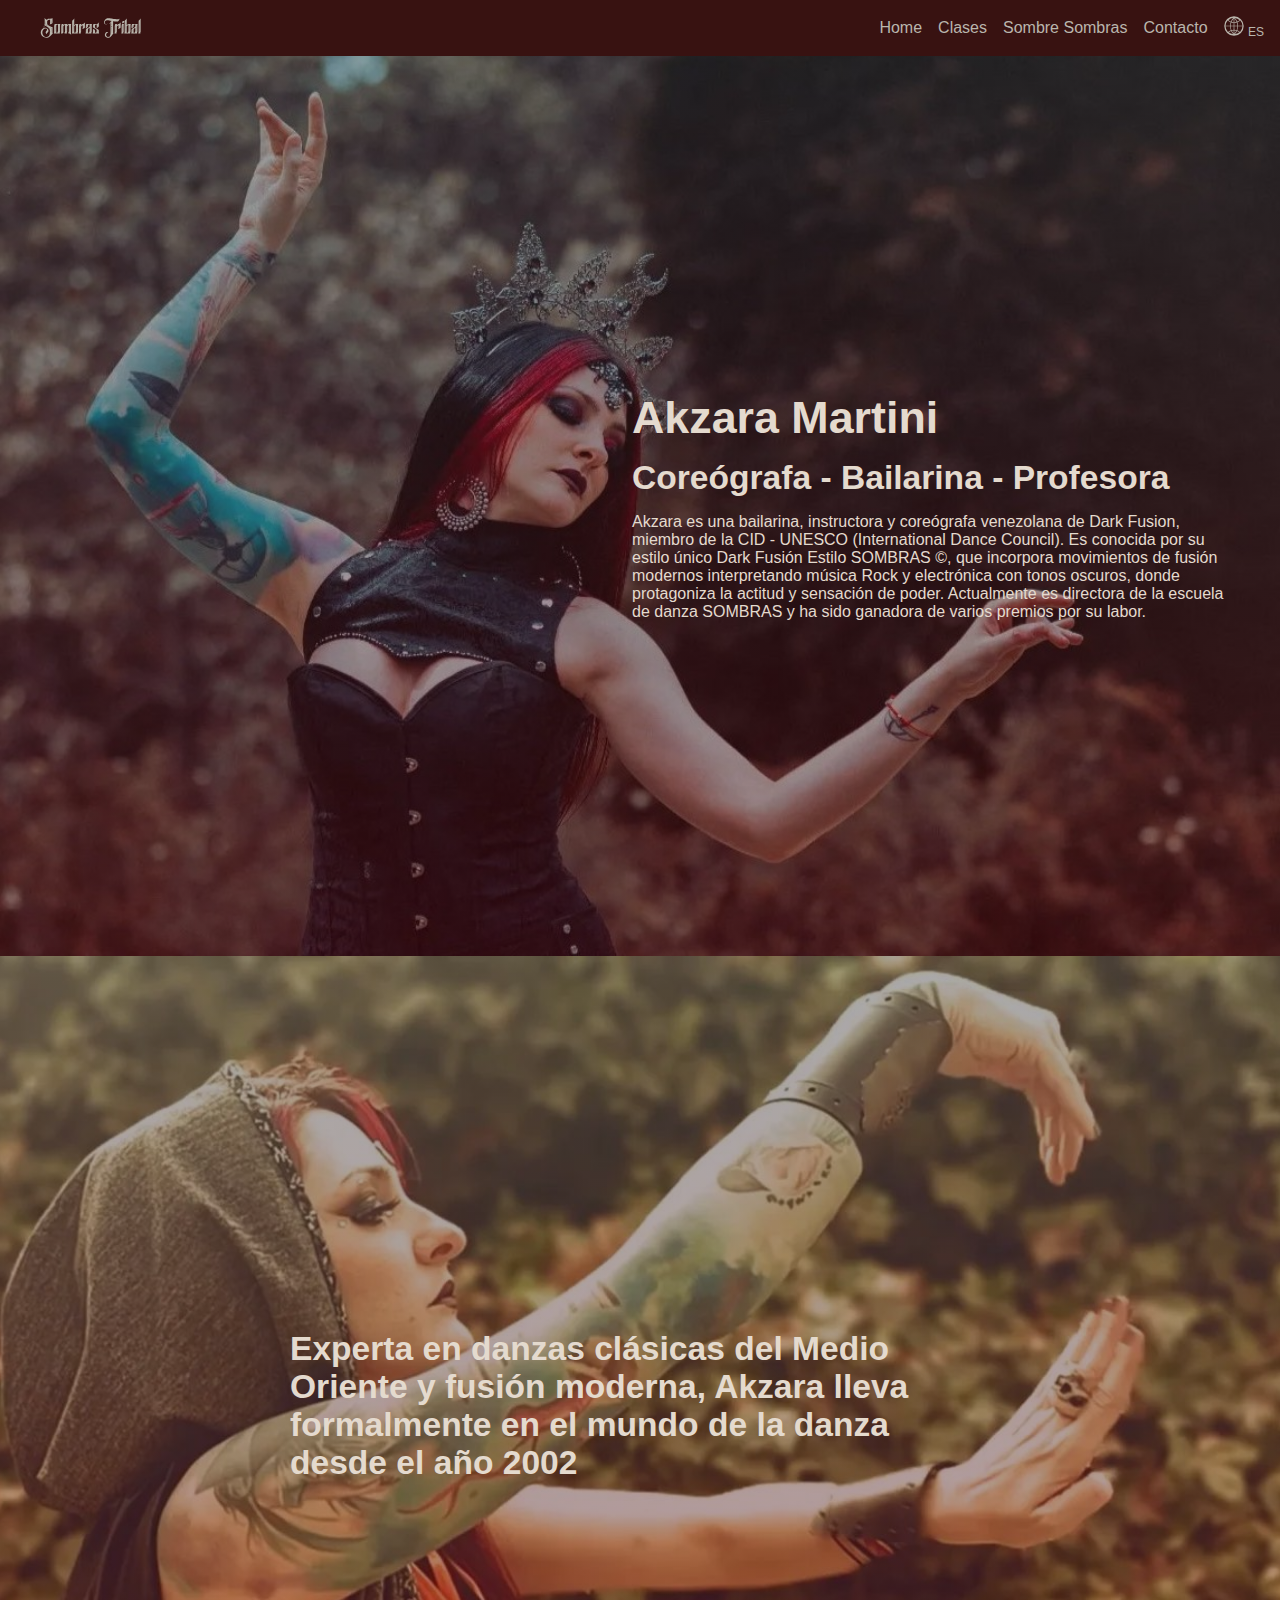
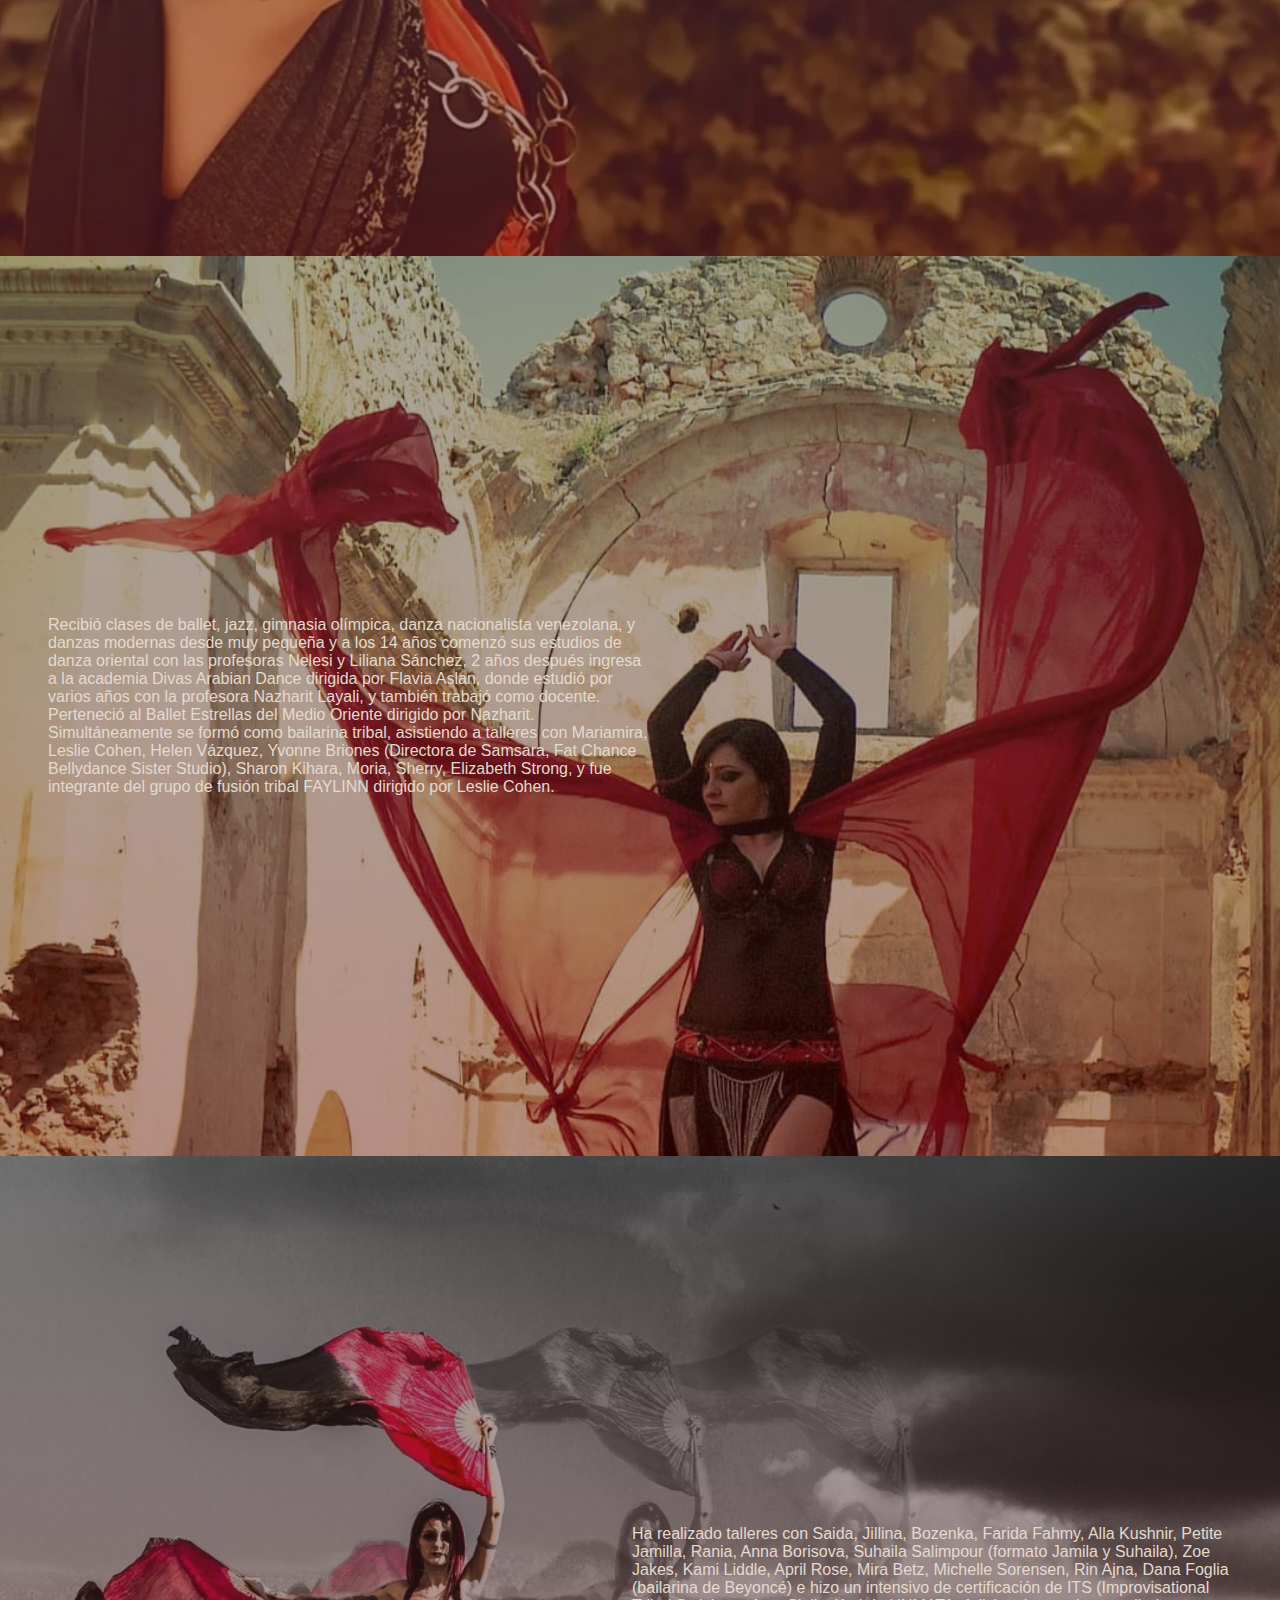
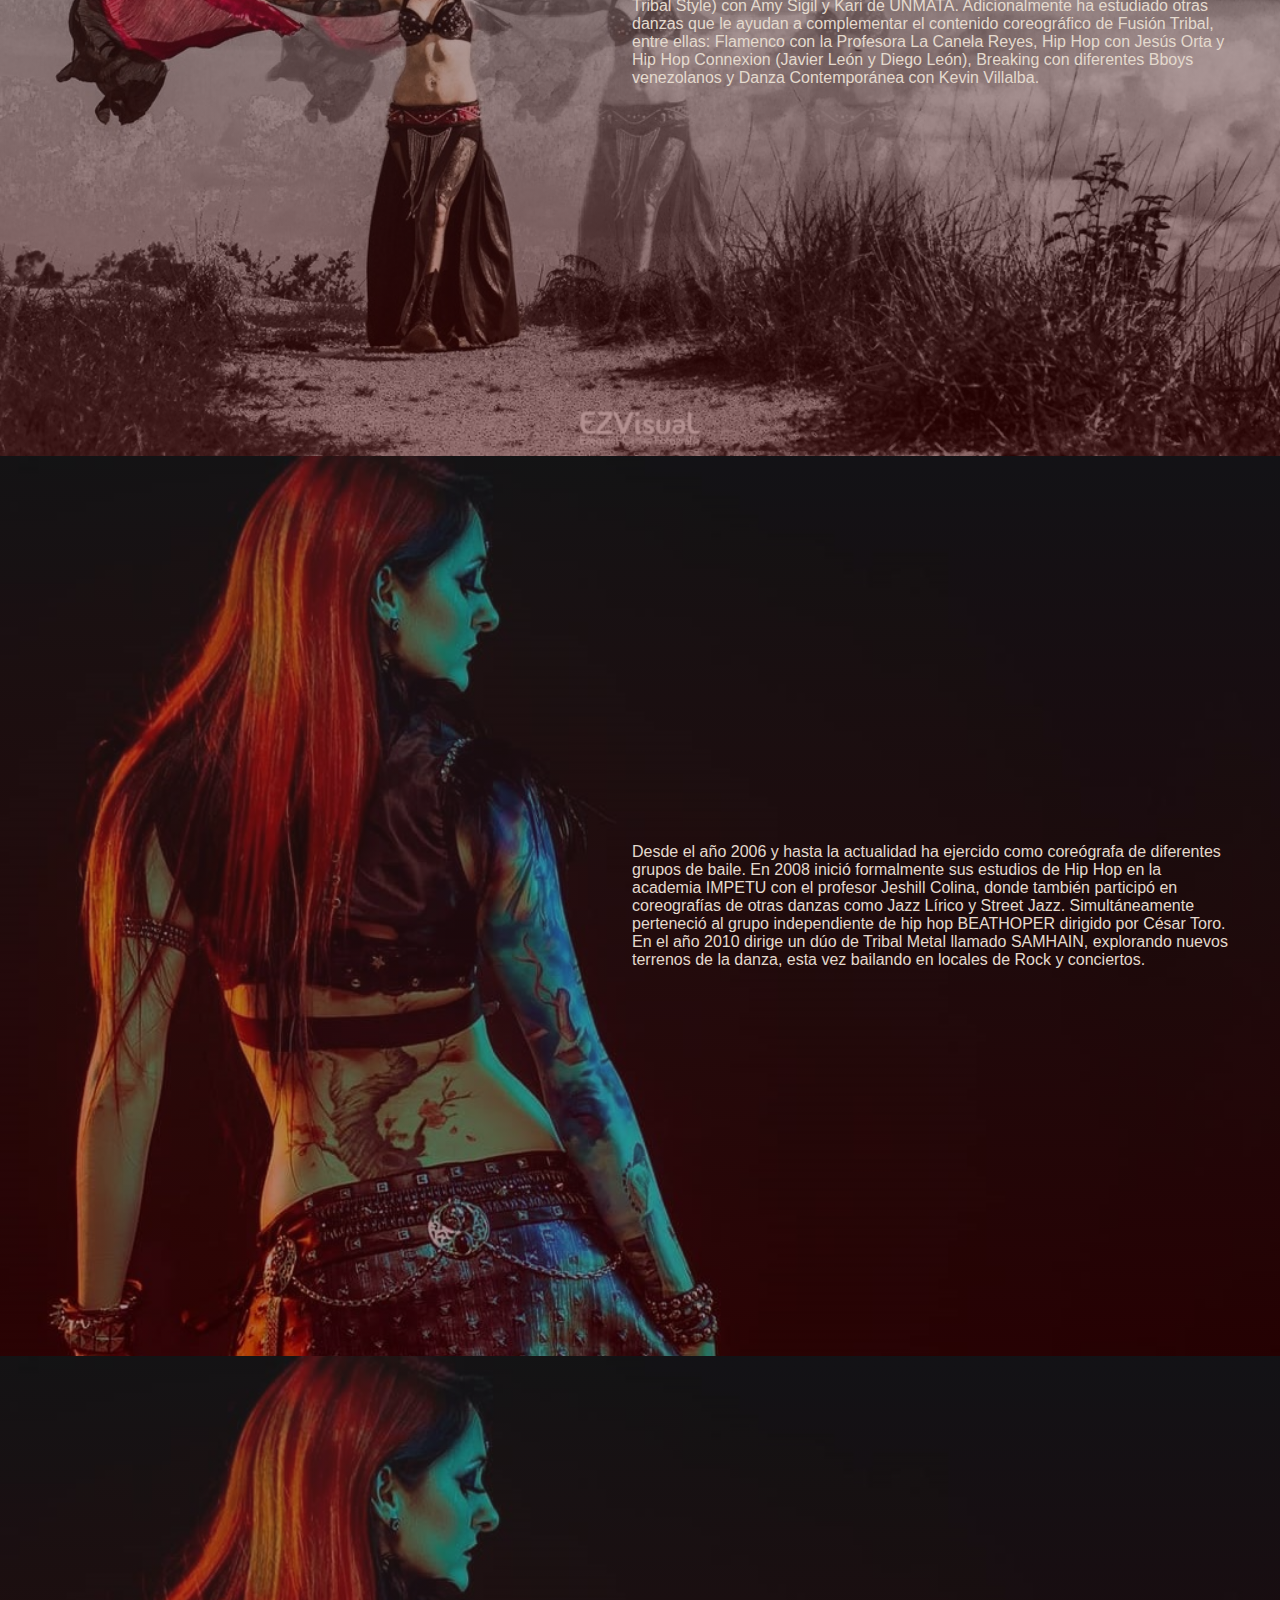
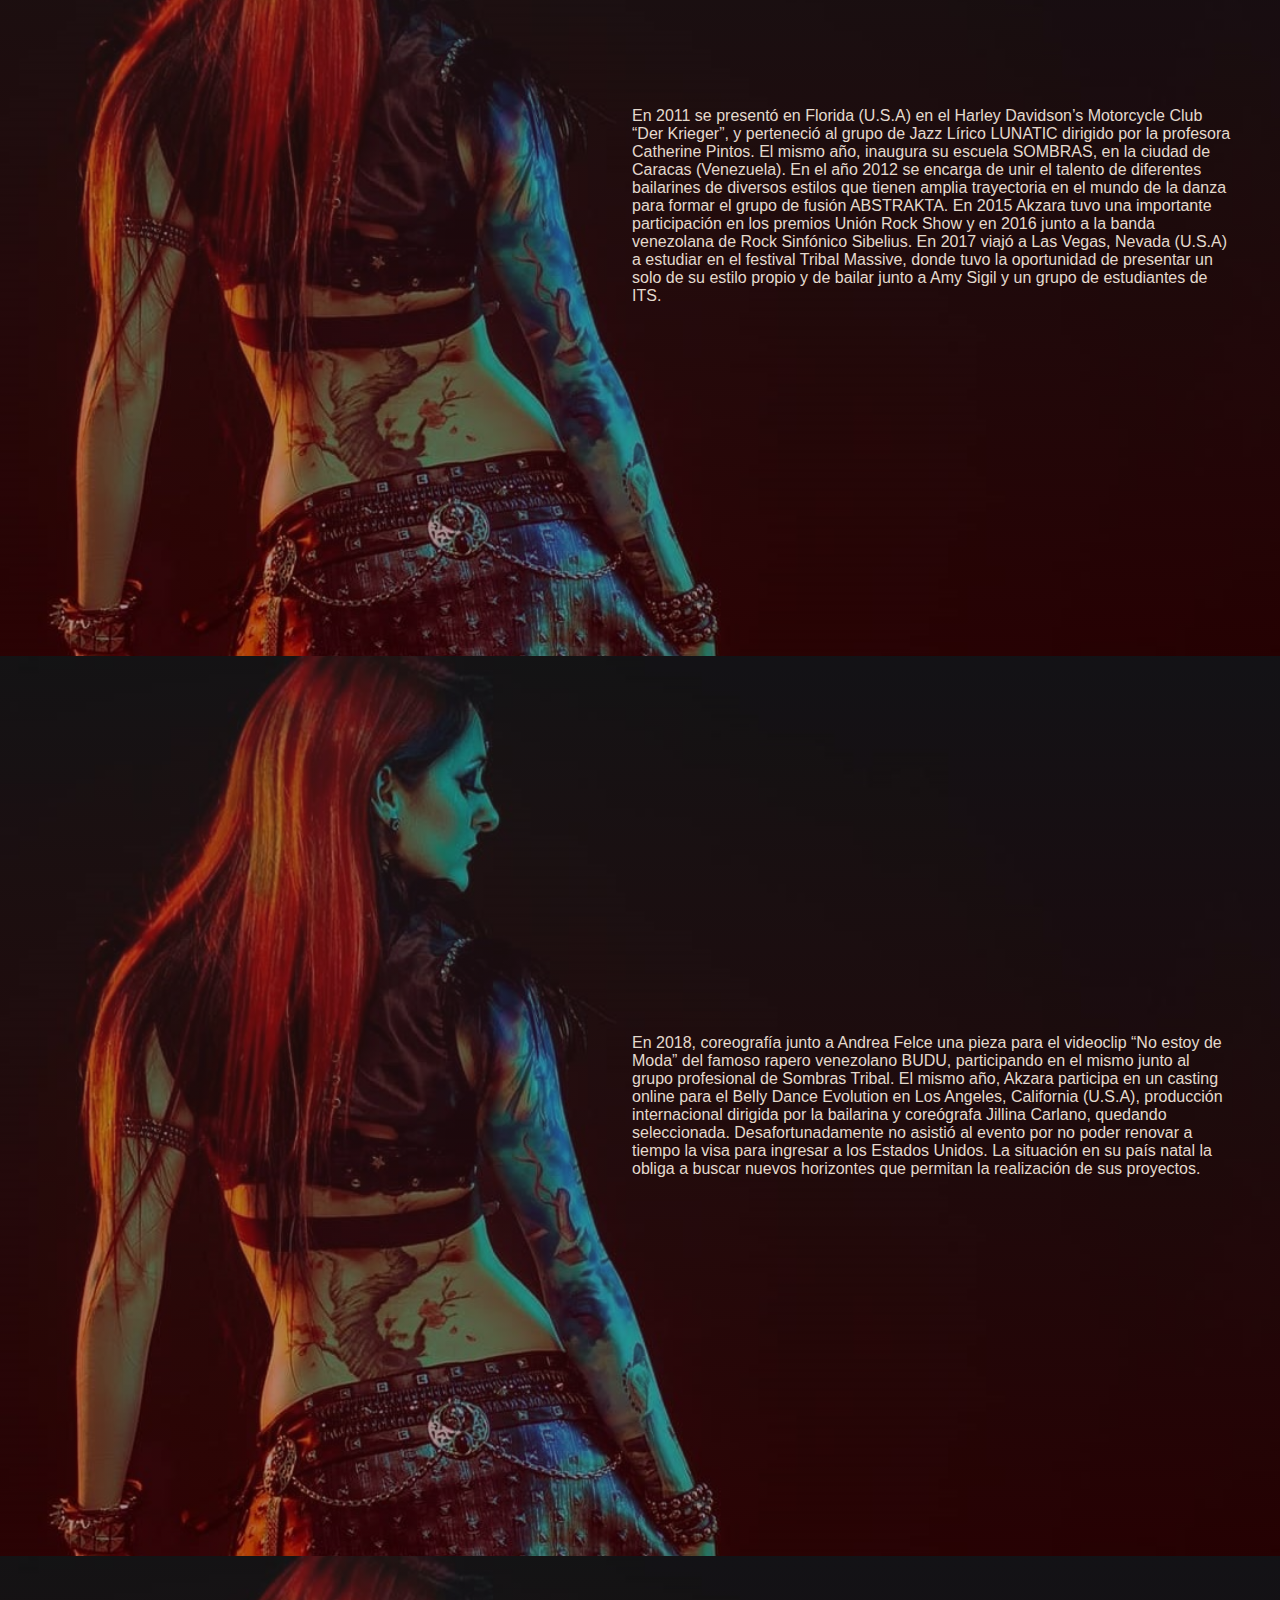
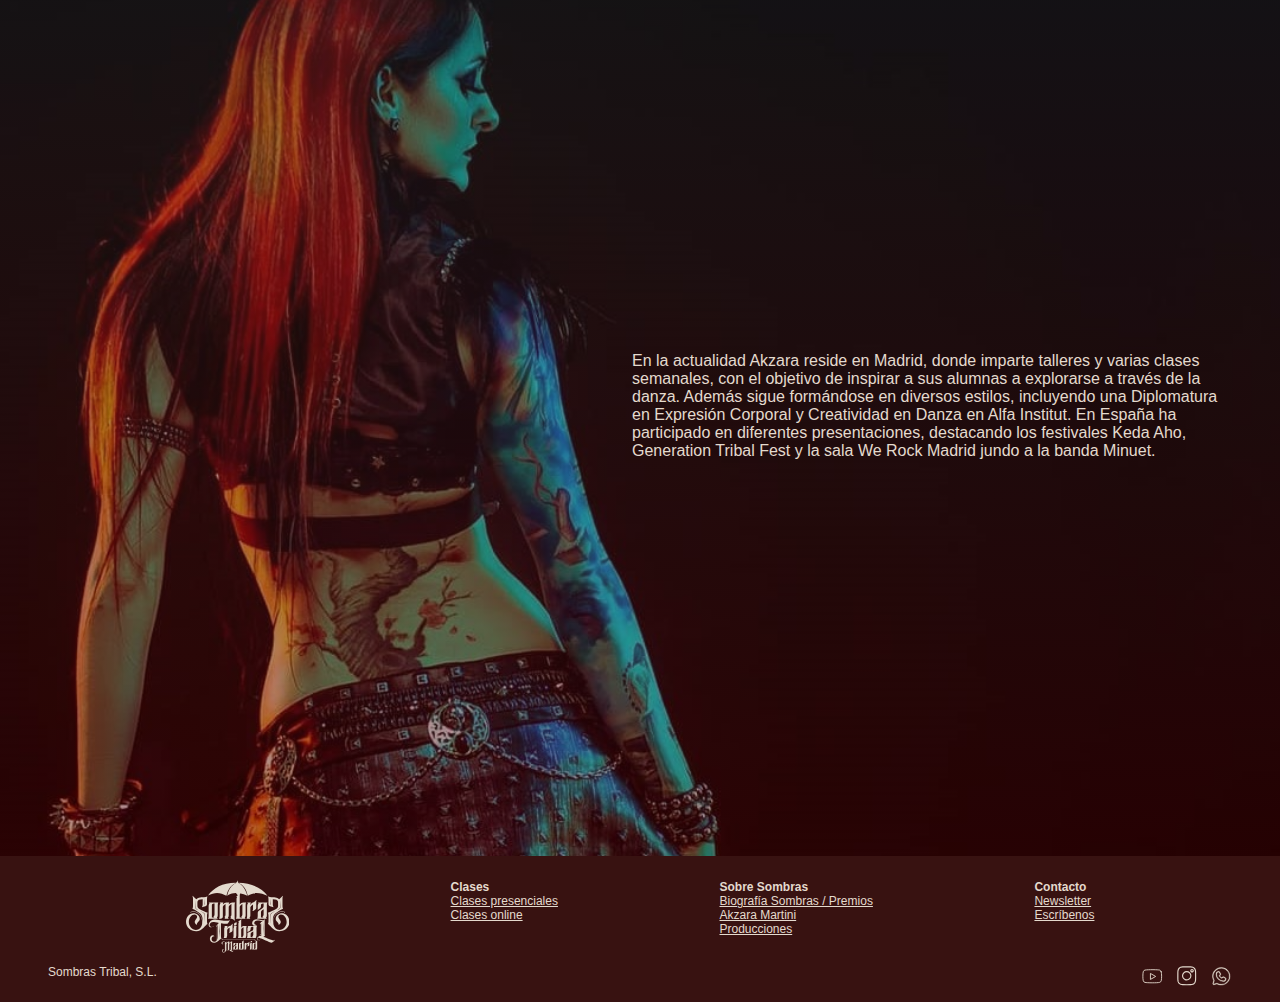
==== commit b4a4d7e0: "agrego imagenes en el about akzara y organizo secciones" ====
--- a/about-akzara.html
+++ b/about-akzara.html
@@ -72,8 +72,8 @@
 
     <!-- Akzara Martini -->
 
-    <section class="about-sombras__page">
-        <div class="about-sombras__container--uno">
+    <section class="about-akzara__page">
+        <div class="about-akzara__container--uno">
             <div class="content--right">
                 <h2>Akzara Martini</h2>
                 <h3>Coreógrafa - Bailarina - Profesora</h3>
@@ -81,7 +81,7 @@
             </div>
         </div>
 
-        <div class="about-sombras__container--dos">
+        <div class="about-akzara__container--dos">
             <div class="content--center">
                 <h3>Experta en danzas clásicas del Medio Oriente y
                     fusión moderna, Akzara lleva formalmente
@@ -89,8 +89,8 @@
             </div>
         </div>
 
-        <div class="about-sombras__container--uno">
-            <div class="content--right">
+        <div class="about-akzara__container--tres">
+            <div class="content--left">
                 <p>Recibió clases de ballet, jazz, gimnasia olímpica,
                     danza nacionalista venezolana, y danzas
                     modernas desde muy pequeña y a los 14 años
@@ -112,7 +112,7 @@
             </div>
         </div>
 
-        <div class="about-sombras__container--uno">
+        <div class="about-akzara__container--cuatro">
             <div class="content--right">
                 <p>Ha realizado talleres con Saida, Jillina, Bozenka,
                     Farida Fahmy, Alla Kushnir, Petite Jamilla, Rania,
@@ -135,9 +135,8 @@
         
         <div class="about-sombras__container--uno">
             <div class="content--right">
-                <p>Desde el año 2006 y hasta la actualidad es
-                    coreógrafa de grupos de baile de diferentes
-                    colegios de Caracas (Venezuela).
+                <p>Desde el año 2006 y hasta la actualidad ha ejercido como
+                    coreógrafa de diferentes grupos de baile.
                     En 2008 inició formalmente sus estudios de Hip
                     Hop en la academia IMPETU con el profesor
                     Jeshill Colina, donde también participó en
@@ -191,9 +190,7 @@
                     Jillina Carlano, quedando seleccionada.
                     Desafortunadamente no asistió al evento
                     por no poder renovar a tiempo la visa para
-                    ingresar a los Estados Unidos, producto de la
-                    fuerte crisis económica y humanitaria por la que
-                    atraviesa Venezuela. Esta situación en su país
+                    ingresar a los Estados Unidos. La situación en su país
                     natal la obliga a buscar nuevos horizontes que
                     permitan la realización de sus proyectos.</p>
             </div>
@@ -203,9 +200,7 @@
             <div class="content--right">
                 <p>En la actualidad Akzara reside en Madrid,
                     donde imparte talleres y varias clases
-                    semanales en las escuelas D’ambra
-                    Dance Project y Madrid Pole Studio,
-                    con el objetivo de inspirar a sus alumnas
+                    semanales, con el objetivo de inspirar a sus alumnas
                     a explorarse a través de la danza. Además
                     sigue formándose en diversos estilos,
                     incluyendo una Diplomatura en
@@ -215,12 +210,7 @@
                     presentaciones, destacando los festivales
                     Keda Aho, Generation Tribal Fest y la
                     sala We Rock Madrid jundo a la banda
-                    Minuet. Desde la capital española comparte
-                    su arte a todo el mundo a través de clases
-                    online en
-                    w w w. s o m b r a s a r m y. c o m
-                    Simultáneamente, Akzara dirige su escuela
-                    SOMBRAS en Venezuela en la distancia.</p>
+                    Minuet.</p>
             </div>
         </div>
 
--- a/css/index.css
+++ b/css/index.css
@@ -375,22 +375,15 @@
     gap: 1em;
 }
 
-/* Página About-Sombras */
-
-.about-sombras__page {
+/* Página About-Sombras, About-Akzara */
+
+.about-sombras__page, .about-akzara__page {
     width: 100%;
     color: var(--cream100);
     background-color: var(--red-dark400);
-
-}
-
-.about-sombras__container--uno {
-    height: 100vh;
-    background: url(../assets/about_sombras--uno.jpg);
-    background-repeat: no-repeat;
-    background-size: cover;
-    background-position: center;
-
+}
+
+.about-sombras__container--uno, .about-akzara__container--uno, .about-akzara__container--cuatro {
     display: flex;
     flex-direction: column;
     align-items: end;
@@ -398,23 +391,15 @@
     padding: 3em;
 }
 
-.content--right {
-    color: var(--white-color);
-
-    display: flex;
-    flex-direction: column;
-    gap: 1em;
-
+.content--right, .content--left{
+    color: var(--cream100);
+    display: flex;
+    flex-direction: column;
+    gap: 1em;
     max-width: 600px;
 }
 
-.about-sombras__container--dos {
-    height: 100vh;
-    background: url(../assets/about_sombras--dos.jpg);
-    background-repeat: no-repeat;
-    background-size: cover;
-    background-position: center;
-
+.about-sombras__container--dos, .about-akzara__container--dos {
     display: flex;
     flex-direction: column;
     align-items: center;
@@ -425,37 +410,15 @@
     max-width: 700px;
 }
 
-.about-sombras__container--tres {
-    background-color: #e51e1b;
-    width: 100%;
-}
-
-.content__tres {
-
-    width: 100%;
-    height: 100vh;
-    display: flex;
-    flex-direction: row;
-    justify-content: space-between;
-}
-
-.img__about {
-    height: 100vh;
-    max-width: 1000px;
-    min-height: 500px;
-}
-
-.content__tres--text {
-    max-width: 500px;
+.about-sombras__container--tres, .about-akzara__container--tres {
+    display: flex;
+    flex-direction: column;
+    align-items: start;
+    justify-content: center;
+    padding: 3em;
 }
 
 .about-sombras__container--cuatro {
-    height: 100vh;
-    background: linear-gradient(rgba(45, 45, 45, 0.404), rgba(84, 0, 0, 0.432)), url(../assets/about_sombras--cuatro.jpg);
-    background-repeat: no-repeat;
-    background-size: cover;
-    background-position: center;
-
     display: flex;
     flex-direction: column;
     align-items: center;
@@ -468,4 +431,73 @@
 
 .content--center h4 {
     color: var(--cream100)
-}+}
+
+/* Fondos About-Sombras */
+
+.about-sombras__container--uno {
+    height: 100vh;
+    background: linear-gradient(rgba(45, 45, 45, 0.404), rgba(84, 0, 0, 0.432)), url(../assets/about_sombras--uno.jpg);
+    background-repeat: no-repeat;
+    background-size: cover;
+    background-position: center;
+}
+
+.about-sombras__container--dos{
+    height: 100vh;
+    background: linear-gradient(rgba(45, 45, 45, 0.404), rgba(84, 0, 0, 0.432)), url(../assets/about_sombras--dos.jpg);
+    background-repeat: no-repeat;
+    background-size: cover;
+    background-position: center;
+}
+
+.about-sombras__container--tres {
+    height: 100vh;
+    background: linear-gradient(rgba(45, 45, 45, 0.404), rgba(84, 0, 0, 0.432)), url(../assets/about_sombras--tres.jpg);
+    background-repeat: no-repeat;
+    background-size: cover;
+    background-position: center;
+}
+
+.about-sombras__container--cuatro {
+    height: 100vh;
+    background: linear-gradient(rgba(45, 45, 45, 0.404), rgba(84, 0, 0, 0.432)), url(../assets/about_sombras--cuatro.jpg);
+    background-repeat: no-repeat;
+    background-size: cover;
+    background-position: center;
+}
+
+/* Fondos About-Akzara */
+
+.about-akzara__container--uno {
+    height: 100vh;
+    background: linear-gradient(rgba(45, 45, 45, 0.404), rgba(84, 0, 0, 0.432)), url(../assets/about_akzara--uno.jpg);
+    background-repeat: no-repeat;
+    background-size: cover;
+    background-position: center;
+}
+
+.about-akzara__container--dos{
+    height: 100vh;
+    background: linear-gradient(rgba(45, 45, 45, 0.404), rgba(84, 0, 0, 0.432)), url(../assets/about_akzara--dos.jpg);
+    background-repeat: no-repeat;
+    background-size: cover;
+    background-position: center;
+}
+
+.about-akzara__container--tres {
+    height: 100vh;
+    background: linear-gradient(rgba(45, 45, 45, 0.404), rgba(84, 0, 0, 0.432)), url(../assets/about_akzara--tres.jpg);
+    background-repeat: no-repeat;
+    background-size: cover;
+    background-position: center;
+}
+
+.about-akzara__container--cuatro {
+    height: 100vh;
+    background: linear-gradient(rgba(45, 45, 45, 0.404), rgba(84, 0, 0, 0.432)), url(../assets/about_akzara--cuatro.jpg);
+    background-repeat: no-repeat;
+    background-size: cover;
+    background-position: center;
+}
+
